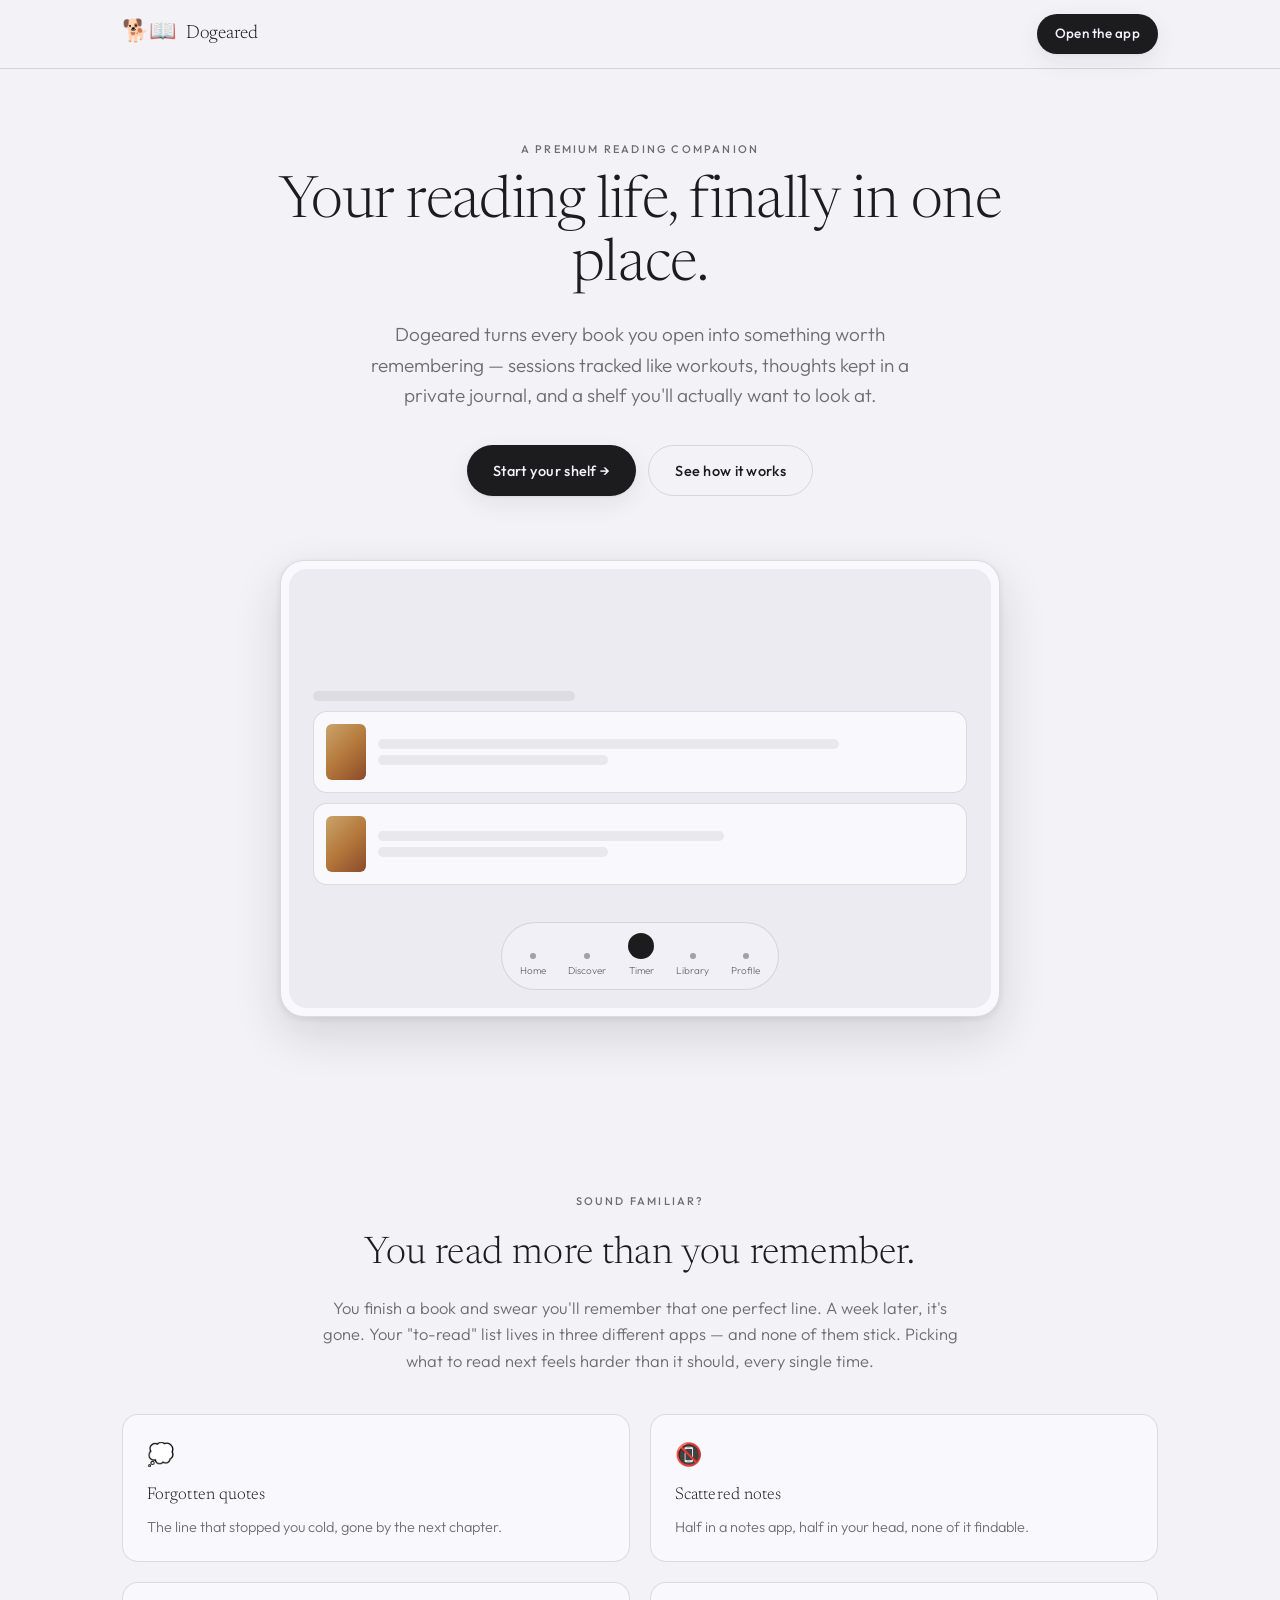
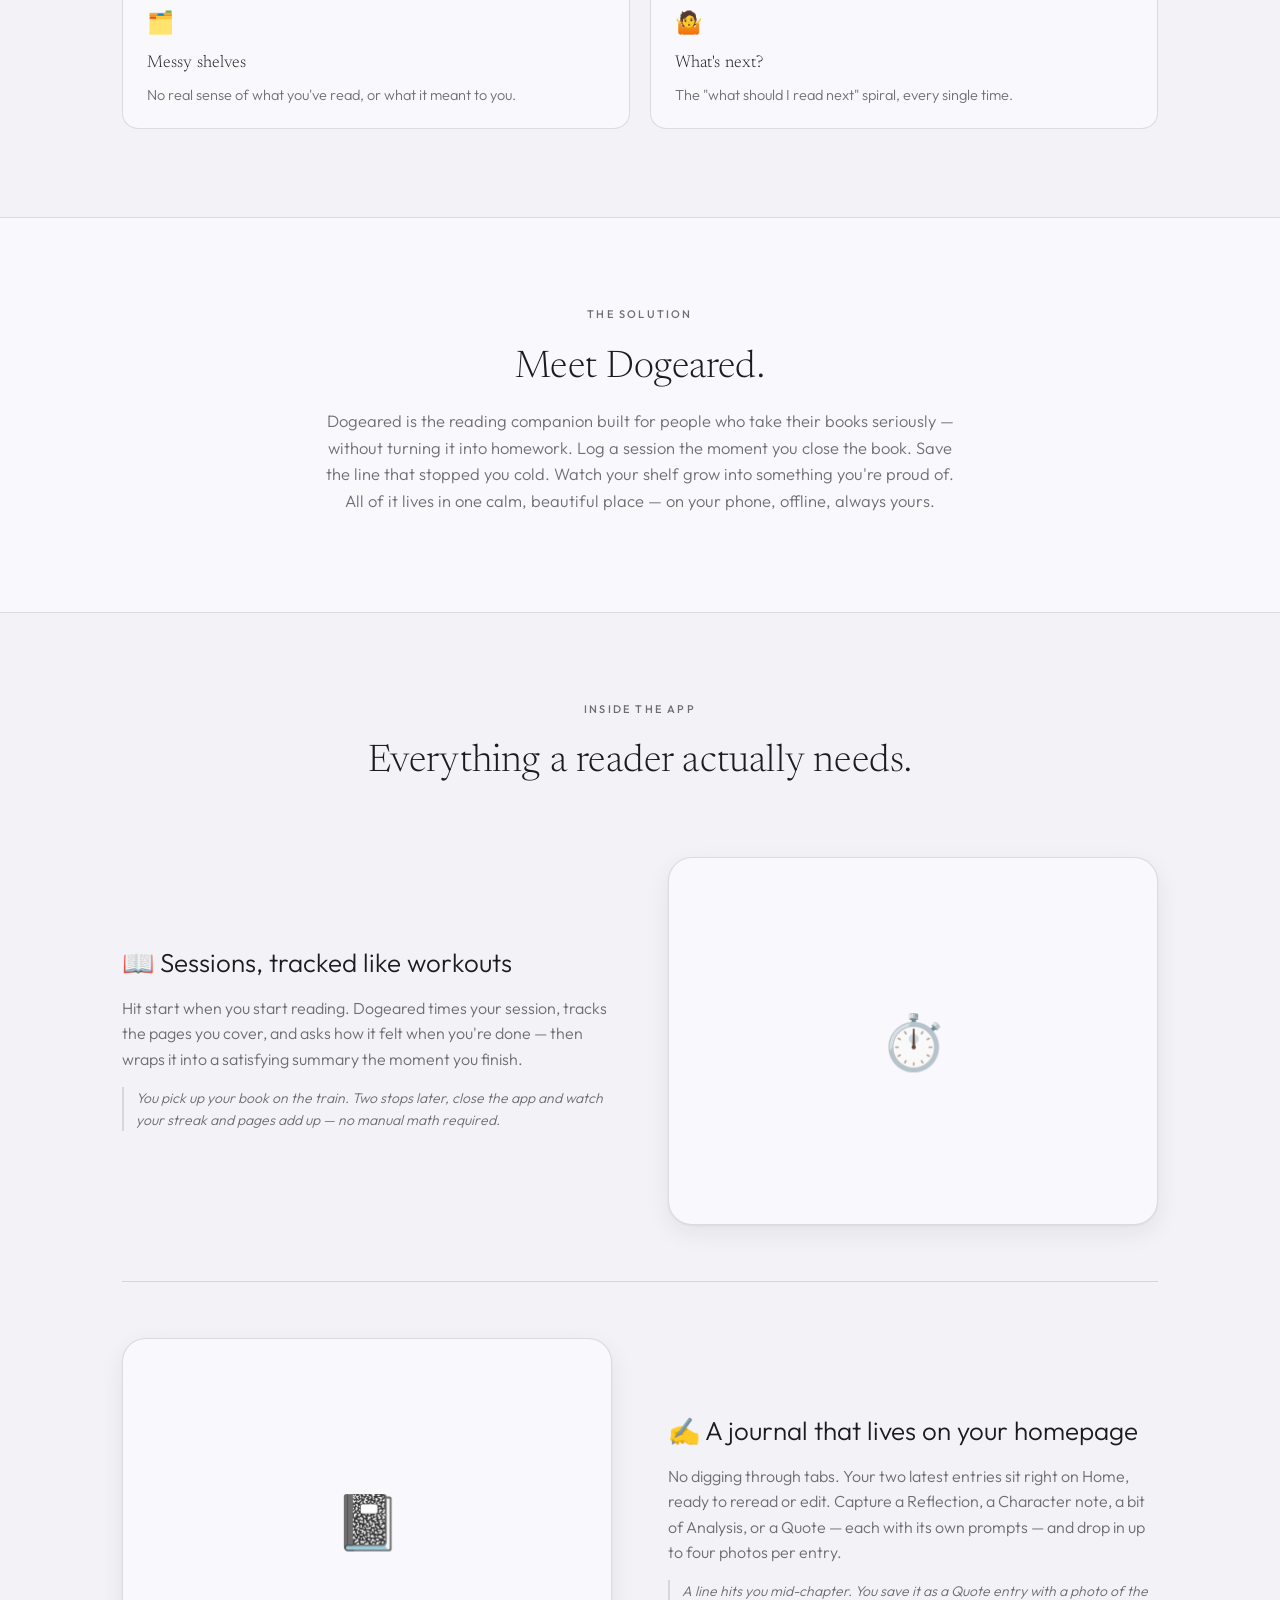
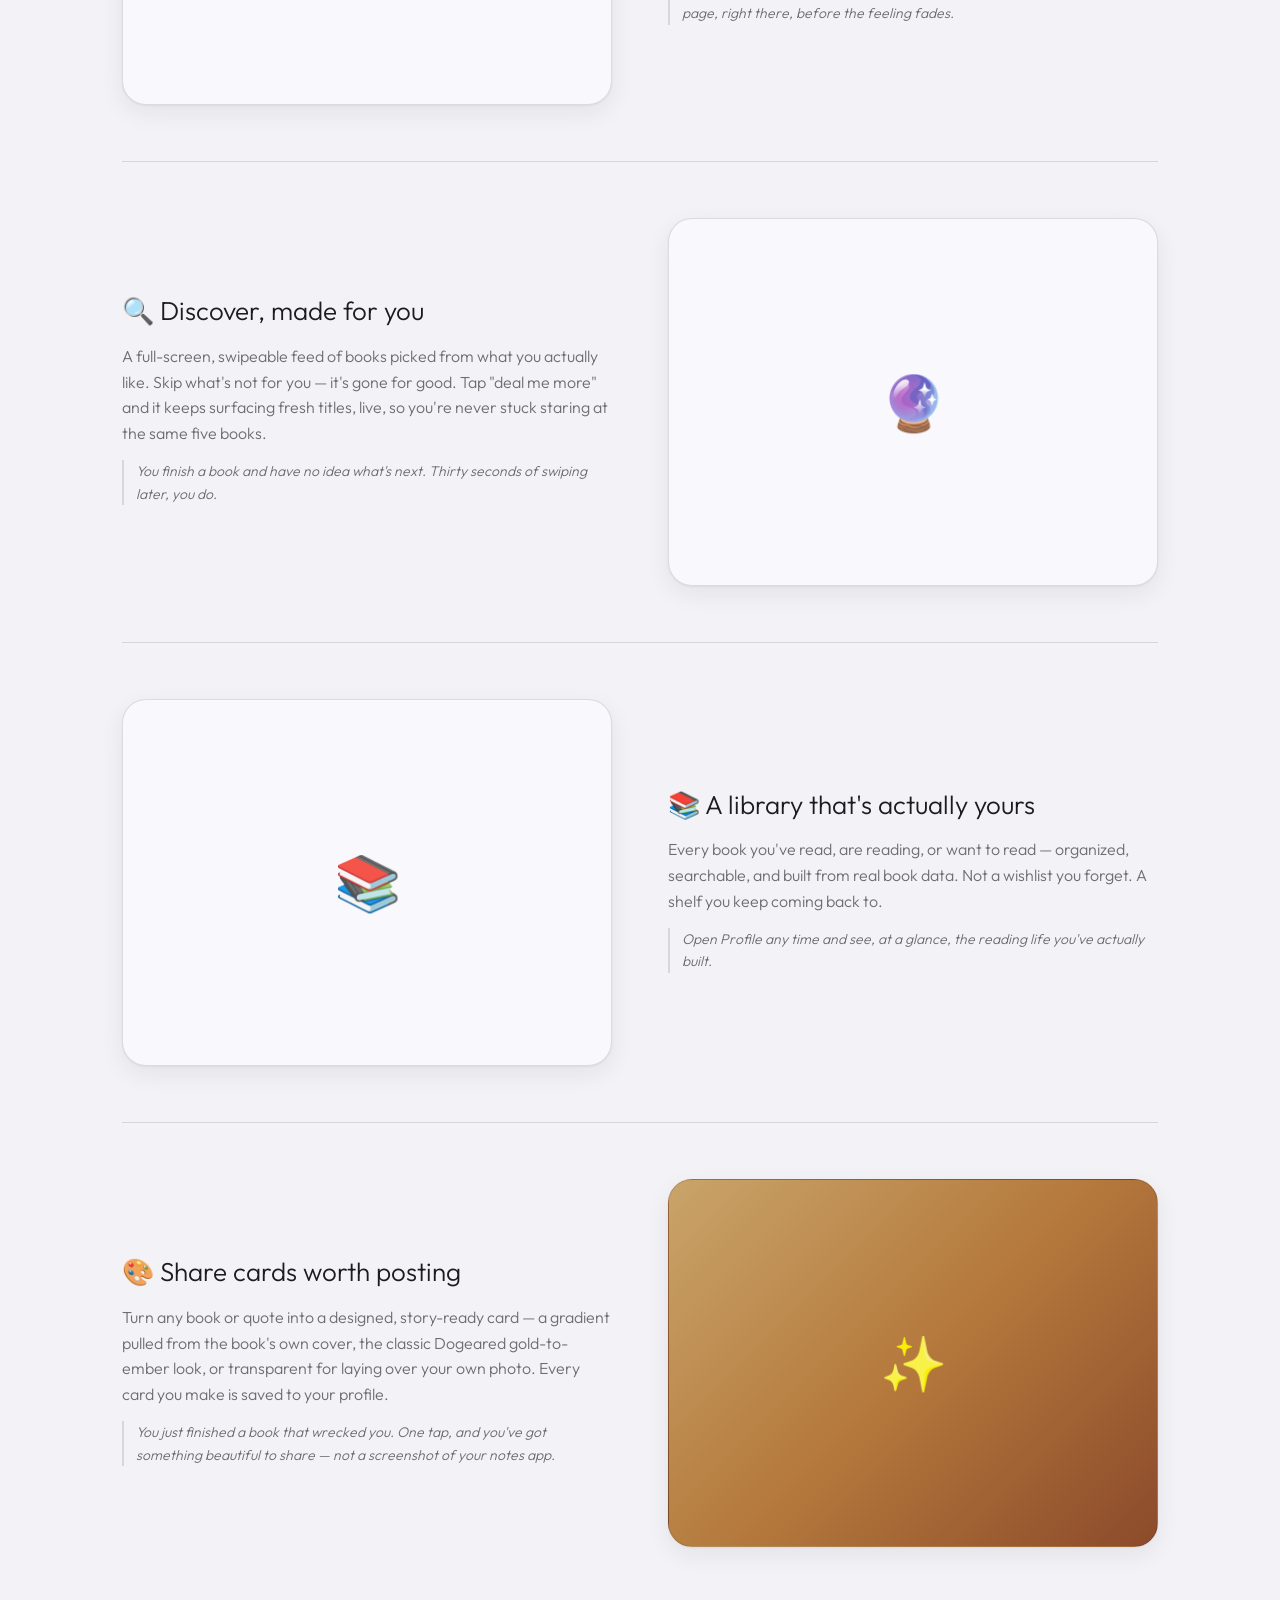
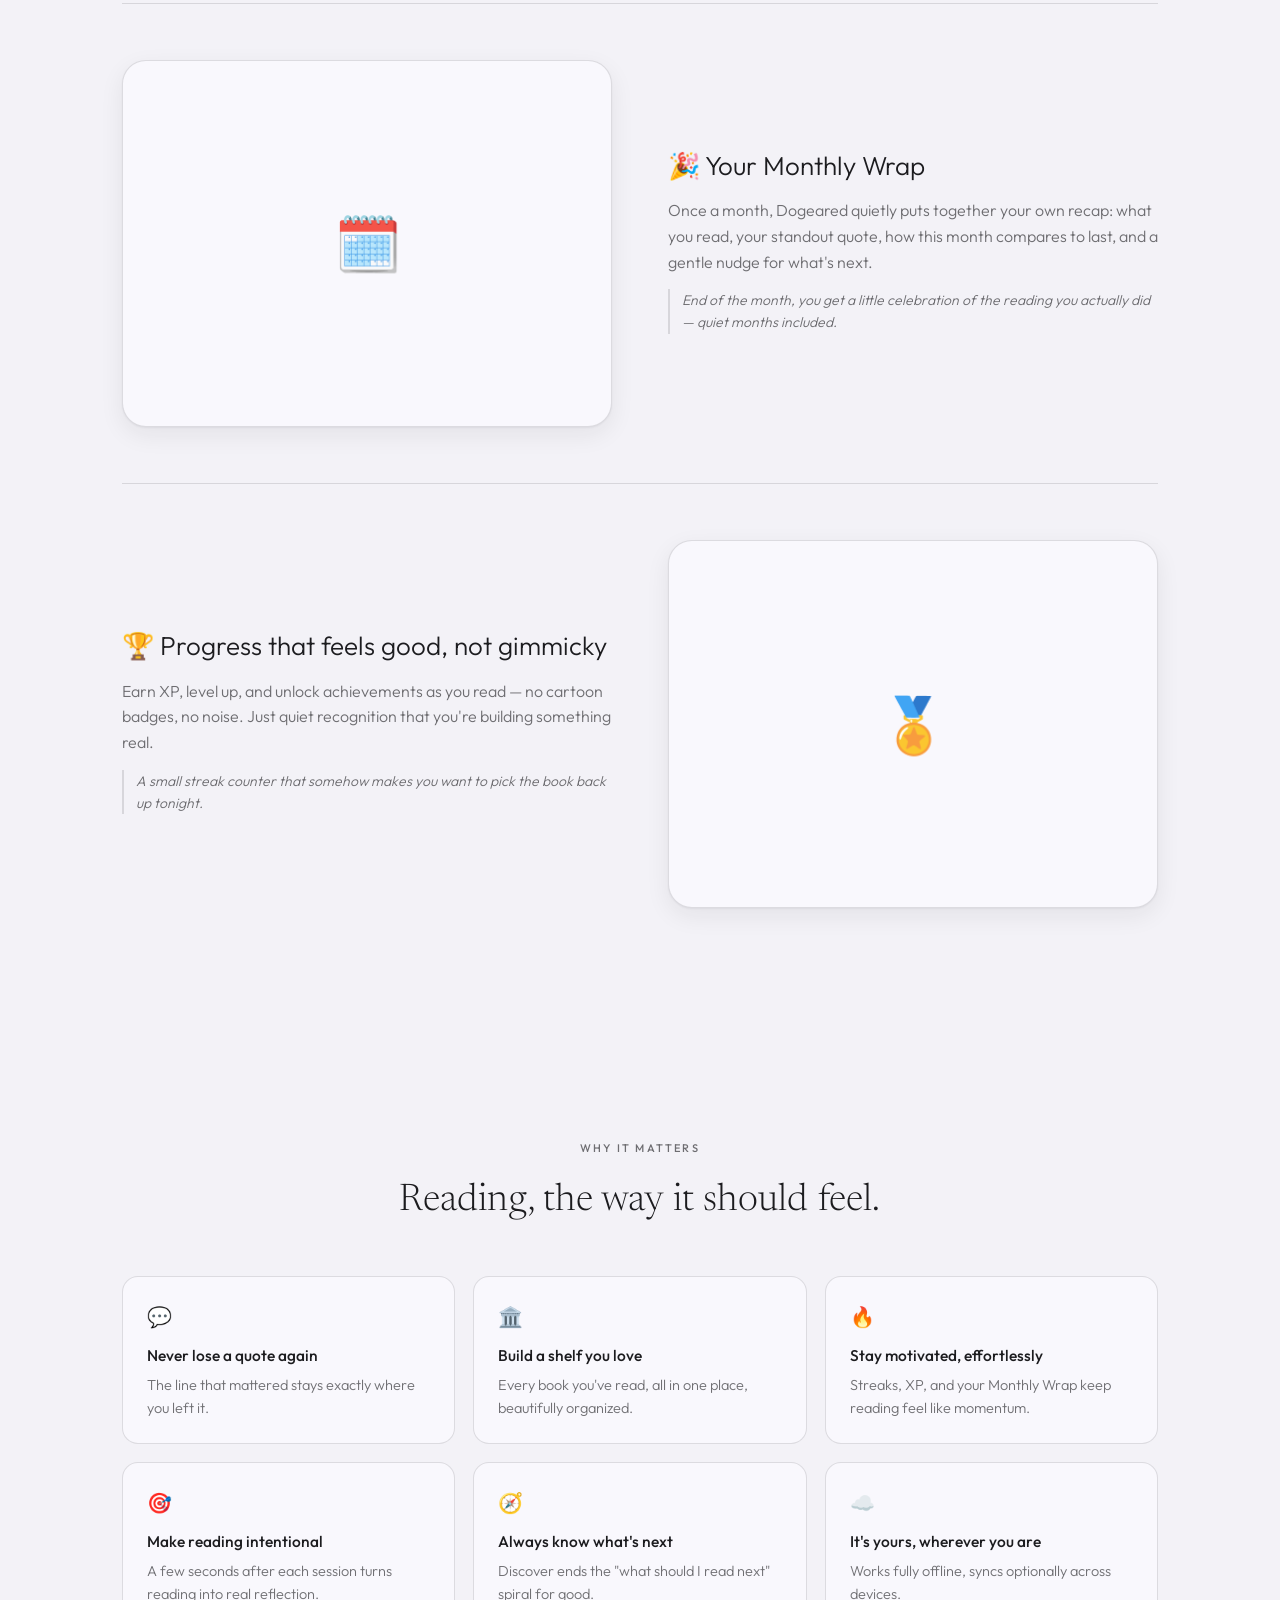
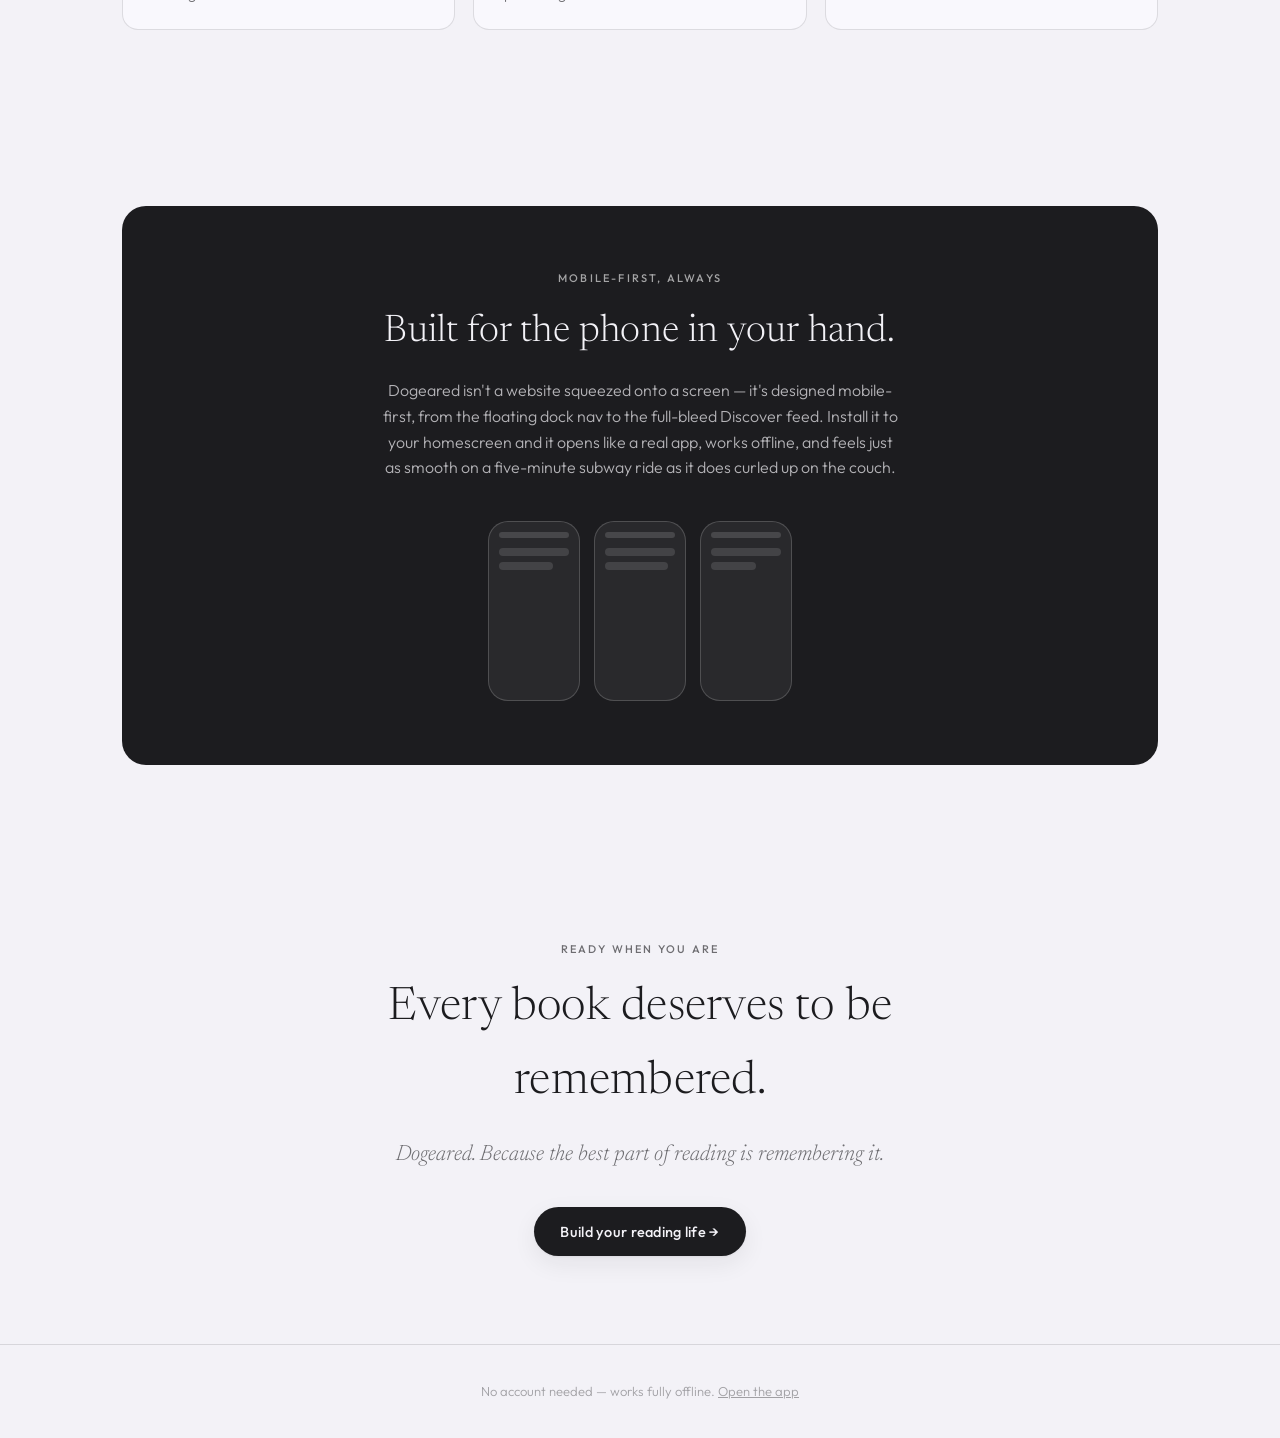
==== landing.html @ d15a3394 "Add files via upload" ====
<!DOCTYPE html>
<html lang="en">
<head>
<meta charset="UTF-8">
<meta name="viewport" content="width=device-width, initial-scale=1, maximum-scale=1">
<title>Dogeared — Build a Reading Life</title>
<meta name="description" content="A premium, social reading companion. Track sessions like workouts, reflect in a private journal, discover books made for you, and turn reading into a ritual.">
<meta name="theme-color" content="#F3F2F7">
<link rel="icon" type="image/png" href="icons/favicon.png">

<link rel="preconnect" href="https://fonts.googleapis.com">
<link rel="preconnect" href="https://fonts.gstatic.com" crossorigin>
<link href="https://fonts.googleapis.com/css2?family=Newsreader:ital,opsz,wght@0,6..72,200;0,6..72,300;0,6..72,400;0,6..72,500;1,6..72,300&family=Outfit:wght@200;300;400;500;600&display=swap" rel="stylesheet">

<style>
:root {
  --bg: #F3F2F7;
  --surface: #F9F8FD;
  --surface-2: #ECEBF2;
  --ink: #1C1C1F;
  --ink-2: rgba(28, 28, 31, 0.62);
  --ink-3: rgba(28, 28, 31, 0.38);
  --line: rgba(28, 28, 31, 0.13);
  --ochre: #1C1C1F;
  --tint: rgba(28, 28, 31, 0.07);
  --shadow-1: 0 1px 2px rgba(28,28,31,.05), 0 8px 24px rgba(28,28,31,.07);
  --shadow-2: 0 2px 6px rgba(28,28,31,.08), 0 18px 48px rgba(28,28,31,.14);
  --on-accent: #FFFFFF;
  --gold-grad: linear-gradient(135deg, #C9A46A 0%, #B5793C 50%, #8C4A2B 100%);
  --font-d: "Newsreader", Georgia, serif;
  --font-b: "Outfit", -apple-system, "Segoe UI", sans-serif;
  --r-lg: 24px;
  --r-md: 16px;
  --ease: cubic-bezier(0.22, 1, 0.36, 1);
}
@media (prefers-color-scheme: dark) {
  :root {
    --bg: #141414; --surface: #1E1E1E; --surface-2: #262626;
    --ink: #F2F2F2; --ink-2: rgba(242,242,242,.62); --ink-3: rgba(242,242,242,.36);
    --line: rgba(242,242,242,.12); --ochre: #F2F2F2; --tint: rgba(242,242,242,.09);
    --shadow-1: 0 1px 2px rgba(0,0,0,.3), 0 8px 24px rgba(0,0,0,.35);
    --shadow-2: 0 2px 6px rgba(0,0,0,.4), 0 18px 48px rgba(0,0,0,.5);
    --on-accent: #141414;
  }
}
* { box-sizing: border-box; -webkit-tap-highlight-color: transparent; }
html { scroll-behavior: smooth; -webkit-text-size-adjust: 100%; }
body {
  margin: 0; background: var(--bg); color: var(--ink);
  font-family: var(--font-b); font-weight: 300; font-size: 16px; line-height: 1.6;
  overflow-x: hidden;
}
h1, h2, h3, .serif { font-family: var(--font-d); font-weight: 300; margin: 0; letter-spacing: 0.005em; }
p { margin: 0.6em 0; }
a { color: inherit; }
img { max-width: 100%; display: block; }

.wrap { max-width: 1080px; margin: 0 auto; padding: 0 22px; }
section { padding: 88px 0; }
@media (max-width: 640px) { section { padding: 64px 0; } }

.eyebrow {
  font-size: 11px; letter-spacing: 0.2em; text-transform: uppercase;
  color: var(--ink-2); font-weight: 500; margin-bottom: 14px;
}

/* ---------- header ---------- */
header {
  position: sticky; top: 0; z-index: 50;
  backdrop-filter: blur(14px); -webkit-backdrop-filter: blur(14px);
  background: color-mix(in srgb, var(--bg) 82%, transparent);
  border-bottom: 1px solid var(--line);
}
.nav { display: flex; align-items: center; justify-content: space-between; padding: 14px 22px; max-width: 1080px; margin: 0 auto; }
.brand { display: flex; align-items: center; gap: 10px; font-family: var(--font-d); font-size: 19px; }
.brand .mark { font-size: 22px; }

/* ---------- buttons ---------- */
.btn {
  display: inline-flex; align-items: center; justify-content: center; gap: 8px;
  padding: 13px 26px; border-radius: 999px;
  background: var(--ink); color: var(--bg);
  font-size: 14.5px; font-weight: 500; letter-spacing: 0.02em;
  text-decoration: none; border: none; cursor: pointer;
  transition: transform .15s var(--ease), opacity .2s;
  box-shadow: var(--shadow-1);
}
.btn:active { transform: scale(0.96); }
.btn.ghost { background: transparent; color: var(--ink); border: 1px solid var(--line); box-shadow: none; }
.btn.sm { padding: 9px 18px; font-size: 13.5px; }

/* ---------- hero ---------- */
.hero { padding-top: 72px; text-align: center; }
.hero h1 {
  font-size: clamp(34px, 7vw, 58px); line-height: 1.08; letter-spacing: -0.01em;
  max-width: 820px; margin: 0 auto;
}
.hero .sub {
  max-width: 560px; margin: 22px auto 0; color: var(--ink-2);
  font-size: clamp(16px, 2.4vw, 19px); font-weight: 300;
}
.hero-ctas { display: flex; gap: 12px; justify-content: center; margin-top: 34px; flex-wrap: wrap; }
.hero-visual {
  margin: 64px auto 0; max-width: 720px; border-radius: var(--r-lg);
  border: 1px solid var(--line); box-shadow: var(--shadow-2);
  background: var(--surface); padding: 8px; overflow: hidden;
}
.hero-visual .frame {
  border-radius: 18px; overflow: hidden; background: var(--surface-2);
  aspect-ratio: 16/10; display: flex; align-items: center; justify-content: center;
  position: relative;
}
.mock-dock {
  position: absolute; bottom: 18px; left: 50%; transform: translateX(-50%);
  display: flex; gap: 22px; align-items: flex-end; background: color-mix(in srgb, var(--bg) 75%, transparent);
  backdrop-filter: blur(10px); padding: 10px 18px; border-radius: 999px; border: 1px solid var(--line);
  font-size: 10px; color: var(--ink-2);
}
.mock-dock span { display: flex; flex-direction: column; align-items: center; gap: 4px; }
.mock-dock .dot { width: 6px; height: 6px; border-radius: 50%; background: var(--ink-3); }
.mock-dock .timer .dot { width: 26px; height: 26px; background: var(--ochre); }
.mock-card-stack { display: flex; flex-direction: column; gap: 10px; padding: 24px; width: 100%; }
.mock-line { height: 10px; border-radius: 6px; background: var(--tint); }
.mock-line.w60 { width: 60%; } .mock-line.w40 { width: 40%; } .mock-line.w80 { width: 80%; }
.mock-book { display: flex; gap: 12px; align-items: center; padding: 12px; background: var(--surface); border: 1px solid var(--line); border-radius: 14px; }
.mock-cover { width: 40px; height: 56px; border-radius: 6px; background: var(--gold-grad); flex-shrink: 0; }

/* ---------- problem ---------- */
.problem { }
.problem-grid { display: grid; grid-template-columns: repeat(2, 1fr); gap: 20px; margin-top: 40px; }
@media (max-width: 640px) { .problem-grid { grid-template-columns: 1fr; } }
.problem-item {
  background: var(--surface); border: 1px solid var(--line); border-radius: var(--r-md);
  padding: 22px 24px;
}
.problem-item .glyph { font-size: 22px; margin-bottom: 10px; display: block; }
.problem-item h3 { font-size: 17px; margin-bottom: 6px; }
.problem-item p { color: var(--ink-2); font-size: 14.5px; margin: 0; }

.center-copy { max-width: 640px; margin: 0 auto; text-align: center; }
.center-copy h2 { font-size: clamp(26px, 4.5vw, 38px); }
.center-copy p { color: var(--ink-2); font-size: 16.5px; }

/* ---------- solution ---------- */
.solution { background: var(--surface); border-top: 1px solid var(--line); border-bottom: 1px solid var(--line); }

/* ---------- features ---------- */
.feature-row {
  display: grid; grid-template-columns: 1fr 1fr; gap: 56px; align-items: center;
  padding: 56px 0; border-bottom: 1px solid var(--line);
}
.feature-row:last-child { border-bottom: none; }
.feature-row.rev { direction: rtl; }
.feature-row.rev > * { direction: ltr; }
@media (max-width: 780px) {
  .feature-row, .feature-row.rev { grid-template-columns: 1fr; direction: ltr; gap: 22px; padding: 40px 0; }
}
.feature-visual {
  aspect-ratio: 4/3; border-radius: var(--r-lg); background: var(--surface);
  border: 1px solid var(--line); box-shadow: var(--shadow-1);
  display: flex; align-items: center; justify-content: center; overflow: hidden;
  position: relative;
}
.feature-visual .glyph-big { font-size: 54px; opacity: 0.9; }
.feature-visual.grad { background: var(--gold-grad); }
.feature-visual.grad .glyph-big { filter: grayscale(0) brightness(1.4); }
.feature-title { font-size: clamp(21px, 3vw, 26px); margin-bottom: 12px; }
.feature-body { color: var(--ink-2); font-size: 16px; margin-bottom: 10px; }
.feature-usecase {
  font-size: 14px; color: var(--ink-2); font-style: italic;
  border-left: 2px solid var(--line); padding-left: 12px; margin-top: 14px;
}

/* ---------- benefits ---------- */
.benefits-grid { display: grid; grid-template-columns: repeat(3, 1fr); gap: 18px; margin-top: 44px; }
@media (max-width: 900px) { .benefits-grid { grid-template-columns: repeat(2, 1fr); } }
@media (max-width: 560px) { .benefits-grid { grid-template-columns: 1fr; } }
.benefit-card {
  padding: 24px; border-radius: var(--r-md); background: var(--surface);
  border: 1px solid var(--line); text-align: left;
}
.benefit-card .glyph { font-size: 20px; margin-bottom: 10px; display: block; }
.benefit-card p { font-size: 14.5px; color: var(--ink-2); margin: 4px 0 0; }
.benefit-card strong { font-size: 15.5px; font-weight: 500; }

/* ---------- mobile section ---------- */
.mobile-section {
  background: var(--ink); color: var(--bg);
  border-radius: var(--r-lg); margin: 0 22px; padding: 64px 32px;
  text-align: center;
}
@media (min-width: 1080px) { .mobile-section { margin: 0 auto; max-width: 1036px; } }
.mobile-section h2 { color: var(--bg); font-size: clamp(26px, 4.5vw, 38px); }
.mobile-section p { color: color-mix(in srgb, var(--bg) 70%, transparent); max-width: 520px; margin: 16px auto 0; }
.phone-strip { display: flex; justify-content: center; gap: 14px; margin-top: 40px; flex-wrap: wrap; }
.phone {
  width: 92px; height: 180px; border-radius: 20px; border: 1px solid rgba(255,255,255,.18);
  background: rgba(255,255,255,.06); position: relative; overflow: hidden;
}
.phone::after { content: ""; position: absolute; inset: 10px 10px auto 10px; height: 6px; border-radius: 4px; background: rgba(255,255,255,.14); }
.phone .b { position: absolute; left: 10px; right: 10px; height: 8px; border-radius: 4px; background: rgba(255,255,255,.12); }

/* ---------- closing ---------- */
.closing { text-align: center; }
.closing h2 { font-size: clamp(30px, 6vw, 46px); max-width: 700px; margin: 0 auto; }
.closing .tagline { font-family: var(--font-d); font-style: italic; font-size: clamp(18px, 3vw, 22px); color: var(--ink-2); margin-top: 18px; }

footer {
  border-top: 1px solid var(--line); padding: 36px 22px; text-align: center;
  color: var(--ink-3); font-size: 13px;
}
footer a { text-decoration: underline; }
</style>
</head>
<body>

<header>
  <div class="nav">
    <div class="brand"><span class="mark">🐕📖</span> Dogeared</div>
    <a class="btn sm" href="index.html">Open the app</a>
  </div>
</header>

<section class="hero">
  <div class="wrap">
    <div class="eyebrow">A premium reading companion</div>
    <h1>Your reading life, finally in one place.</h1>
    <p class="sub">Dogeared turns every book you open into something worth remembering — sessions tracked like workouts, thoughts kept in a private journal, and a shelf you'll actually want to look at.</p>
    <div class="hero-ctas">
      <a class="btn" href="index.html">Start your shelf →</a>
      <a class="btn ghost" href="#solution">See how it works</a>
    </div>

    <div class="hero-visual">
      <div class="frame">
        <div class="mock-card-stack">
          <div class="mock-line w40"></div>
          <div class="mock-book"><div class="mock-cover"></div><div style="flex:1"><div class="mock-line w80"></div><div class="mock-line w40" style="margin-top:6px"></div></div></div>
          <div class="mock-book"><div class="mock-cover"></div><div style="flex:1"><div class="mock-line w60"></div><div class="mock-line w40" style="margin-top:6px"></div></div></div>
        </div>
        <div class="mock-dock">
          <span><span class="dot"></span>Home</span>
          <span><span class="dot"></span>Discover</span>
          <span class="timer"><span class="dot"></span>Timer</span>
          <span><span class="dot"></span>Library</span>
          <span><span class="dot"></span>Profile</span>
        </div>
      </div>
    </div>
  </div>
</section>

<section class="problem">
  <div class="wrap">
    <div class="center-copy">
      <div class="eyebrow">Sound familiar?</div>
      <h2>You read more than you remember.</h2>
      <p>You finish a book and swear you'll remember that one perfect line. A week later, it's gone. Your "to-read" list lives in three different apps — and none of them stick. Picking what to read next feels harder than it should, every single time.</p>
    </div>
    <div class="problem-grid">
      <div class="problem-item"><span class="glyph">💭</span><h3>Forgotten quotes</h3><p>The line that stopped you cold, gone by the next chapter.</p></div>
      <div class="problem-item"><span class="glyph">📵</span><h3>Scattered notes</h3><p>Half in a notes app, half in your head, none of it findable.</p></div>
      <div class="problem-item"><span class="glyph">🗂️</span><h3>Messy shelves</h3><p>No real sense of what you've read, or what it meant to you.</p></div>
      <div class="problem-item"><span class="glyph">🤷</span><h3>What's next?</h3><p>The "what should I read next" spiral, every single time.</p></div>
    </div>
  </div>
</section>

<section class="solution" id="solution">
  <div class="wrap">
    <div class="center-copy">
      <div class="eyebrow">The solution</div>
      <h2>Meet Dogeared.</h2>
      <p>Dogeared is the reading companion built for people who take their books seriously — without turning it into homework. Log a session the moment you close the book. Save the line that stopped you cold. Watch your shelf grow into something you're proud of. All of it lives in one calm, beautiful place — on your phone, offline, always yours.</p>
    </div>
  </div>
</section>

<section class="features">
  <div class="wrap">
    <div class="center-copy" style="margin-bottom: 8px;">
      <div class="eyebrow">Inside the app</div>
      <h2>Everything a reader actually needs.</h2>
    </div>

    <div class="feature-row">
      <div>
        <div class="feature-title">📖 Sessions, tracked like workouts</div>
        <p class="feature-body">Hit start when you start reading. Dogeared times your session, tracks the pages you cover, and asks how it felt when you're done — then wraps it into a satisfying summary the moment you finish.</p>
        <p class="feature-usecase">You pick up your book on the train. Two stops later, close the app and watch your streak and pages add up — no manual math required.</p>
      </div>
      <div class="feature-visual"><span class="glyph-big">⏱️</span></div>
    </div>

    <div class="feature-row rev">
      <div>
        <div class="feature-title">✍️ A journal that lives on your homepage</div>
        <p class="feature-body">No digging through tabs. Your two latest entries sit right on Home, ready to reread or edit. Capture a Reflection, a Character note, a bit of Analysis, or a Quote — each with its own prompts — and drop in up to four photos per entry.</p>
        <p class="feature-usecase">A line hits you mid-chapter. You save it as a Quote entry with a photo of the page, right there, before the feeling fades.</p>
      </div>
      <div class="feature-visual"><span class="glyph-big">📓</span></div>
    </div>

    <div class="feature-row">
      <div>
        <div class="feature-title">🔍 Discover, made for you</div>
        <p class="feature-body">A full-screen, swipeable feed of books picked from what you actually like. Skip what's not for you — it's gone for good. Tap "deal me more" and it keeps surfacing fresh titles, live, so you're never stuck staring at the same five books.</p>
        <p class="feature-usecase">You finish a book and have no idea what's next. Thirty seconds of swiping later, you do.</p>
      </div>
      <div class="feature-visual"><span class="glyph-big">🔮</span></div>
    </div>

    <div class="feature-row rev">
      <div>
        <div class="feature-title">📚 A library that's actually yours</div>
        <p class="feature-body">Every book you've read, are reading, or want to read — organized, searchable, and built from real book data. Not a wishlist you forget. A shelf you keep coming back to.</p>
        <p class="feature-usecase">Open Profile any time and see, at a glance, the reading life you've actually built.</p>
      </div>
      <div class="feature-visual"><span class="glyph-big">📚</span></div>
    </div>

    <div class="feature-row">
      <div>
        <div class="feature-title">🎨 Share cards worth posting</div>
        <p class="feature-body">Turn any book or quote into a designed, story-ready card — a gradient pulled from the book's own cover, the classic Dogeared gold-to-ember look, or transparent for laying over your own photo. Every card you make is saved to your profile.</p>
        <p class="feature-usecase">You just finished a book that wrecked you. One tap, and you've got something beautiful to share — not a screenshot of your notes app.</p>
      </div>
      <div class="feature-visual grad"><span class="glyph-big">✨</span></div>
    </div>

    <div class="feature-row rev">
      <div>
        <div class="feature-title">🎉 Your Monthly Wrap</div>
        <p class="feature-body">Once a month, Dogeared quietly puts together your own recap: what you read, your standout quote, how this month compares to last, and a gentle nudge for what's next.</p>
        <p class="feature-usecase">End of the month, you get a little celebration of the reading you actually did — quiet months included.</p>
      </div>
      <div class="feature-visual"><span class="glyph-big">🗓️</span></div>
    </div>

    <div class="feature-row">
      <div>
        <div class="feature-title">🏆 Progress that feels good, not gimmicky</div>
        <p class="feature-body">Earn XP, level up, and unlock achievements as you read — no cartoon badges, no noise. Just quiet recognition that you're building something real.</p>
        <p class="feature-usecase">A small streak counter that somehow makes you want to pick the book back up tonight.</p>
      </div>
      <div class="feature-visual"><span class="glyph-big">🏅</span></div>
    </div>
  </div>
</section>

<section class="benefits">
  <div class="wrap">
    <div class="center-copy">
      <div class="eyebrow">Why it matters</div>
      <h2>Reading, the way it should feel.</h2>
    </div>
    <div class="benefits-grid">
      <div class="benefit-card"><span class="glyph">💬</span><strong>Never lose a quote again</strong><p>The line that mattered stays exactly where you left it.</p></div>
      <div class="benefit-card"><span class="glyph">🏛️</span><strong>Build a shelf you love</strong><p>Every book you've read, all in one place, beautifully organized.</p></div>
      <div class="benefit-card"><span class="glyph">🔥</span><strong>Stay motivated, effortlessly</strong><p>Streaks, XP, and your Monthly Wrap keep reading feel like momentum.</p></div>
      <div class="benefit-card"><span class="glyph">🎯</span><strong>Make reading intentional</strong><p>A few seconds after each session turns reading into real reflection.</p></div>
      <div class="benefit-card"><span class="glyph">🧭</span><strong>Always know what's next</strong><p>Discover ends the "what should I read next" spiral for good.</p></div>
      <div class="benefit-card"><span class="glyph">☁️</span><strong>It's yours, wherever you are</strong><p>Works fully offline, syncs optionally across devices.</p></div>
    </div>
  </div>
</section>

<section>
  <div class="wrap">
    <div class="mobile-section">
      <div class="eyebrow" style="color: rgba(255,255,255,.6);">Mobile-first, always</div>
      <h2>Built for the phone in your hand.</h2>
      <p>Dogeared isn't a website squeezed onto a screen — it's designed mobile-first, from the floating dock nav to the full-bleed Discover feed. Install it to your homescreen and it opens like a real app, works offline, and feels just as smooth on a five-minute subway ride as it does curled up on the couch.</p>
      <div class="phone-strip">
        <div class="phone"><div class="b" style="top:26px;"></div><div class="b" style="top:40px; width:60%;"></div></div>
        <div class="phone"><div class="b" style="top:26px;"></div><div class="b" style="top:40px; width:70%;"></div></div>
        <div class="phone"><div class="b" style="top:26px;"></div><div class="b" style="top:40px; width:50%;"></div></div>
      </div>
    </div>
  </div>
</section>

<section class="closing">
  <div class="wrap">
    <div class="eyebrow">Ready when you are</div>
    <h2>Every book deserves to be remembered.</h2>
    <p class="tagline">Dogeared. Because the best part of reading is remembering it.</p>
    <div class="hero-ctas">
      <a class="btn" href="index.html">Build your reading life →</a>
    </div>
  </div>
</section>

<footer>
  No account needed — works fully offline. <a href="index.html">Open the app</a>
</footer>

</body>
</html>
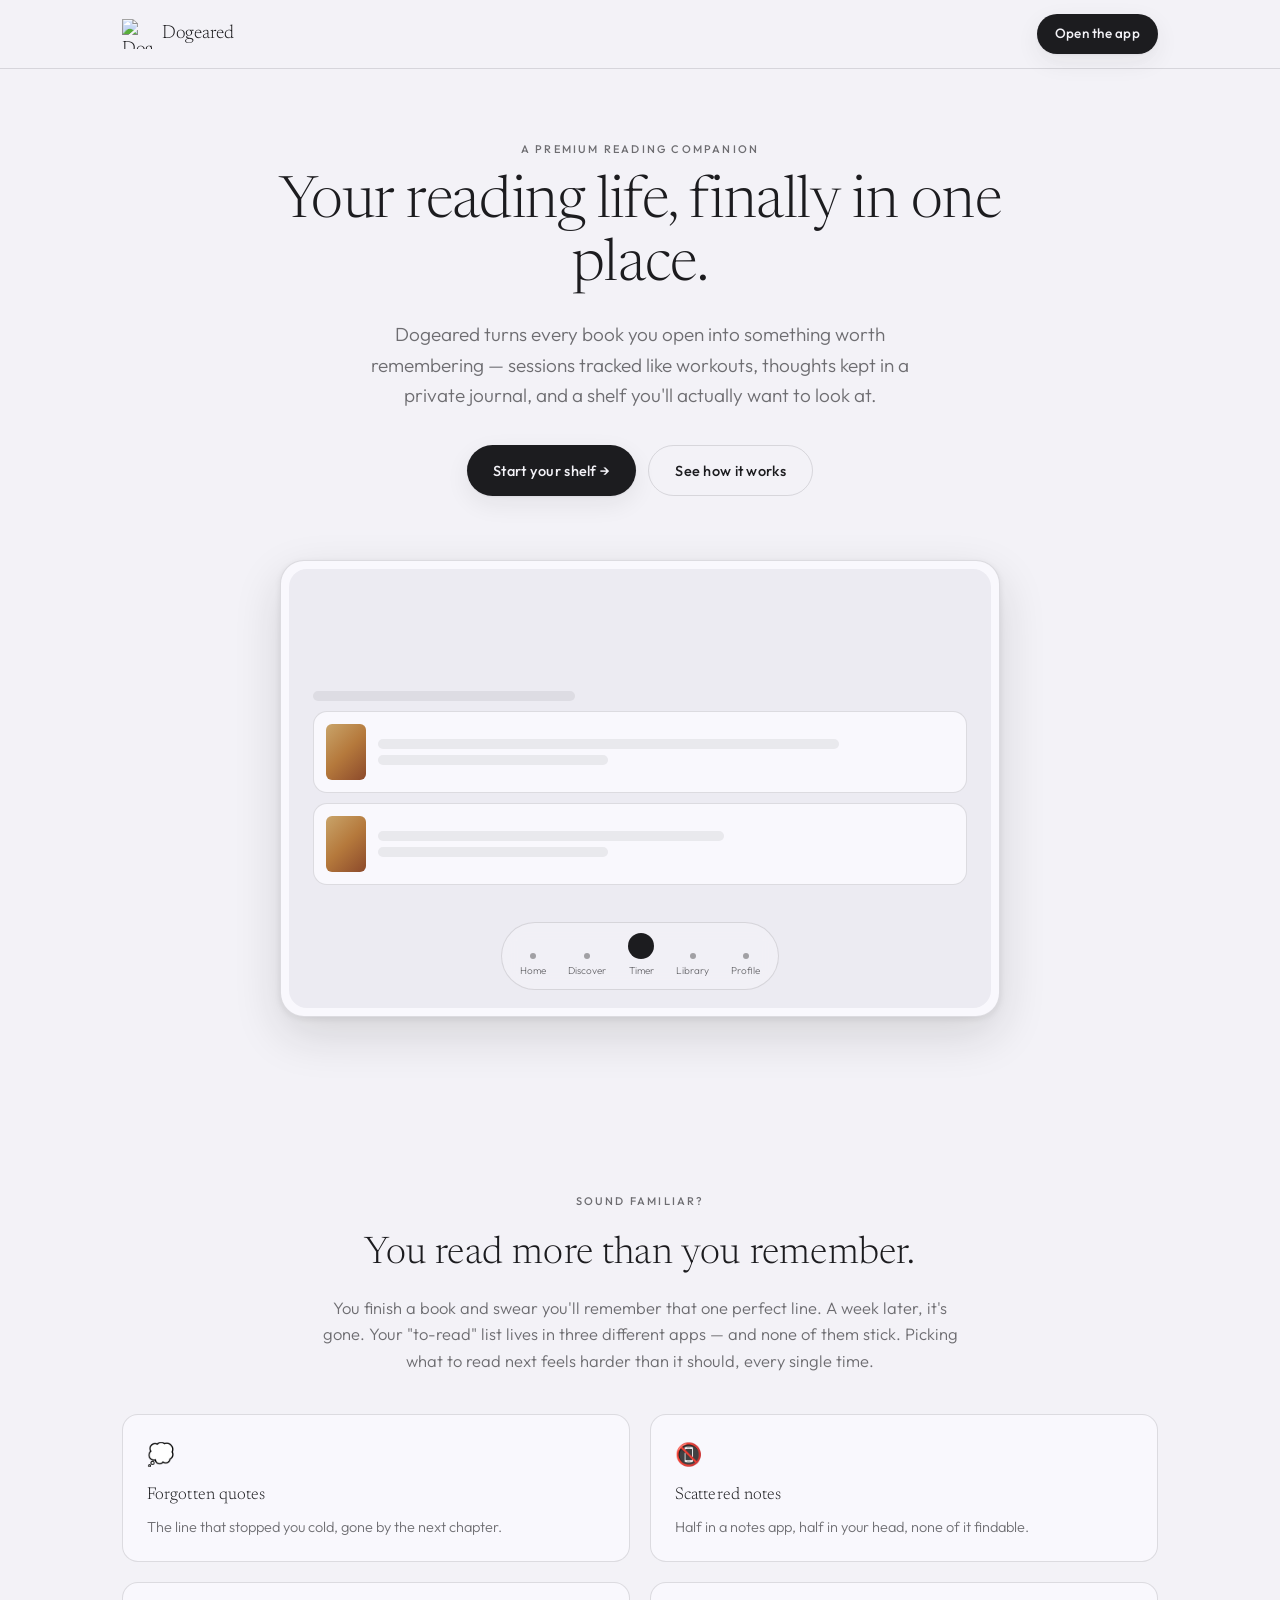
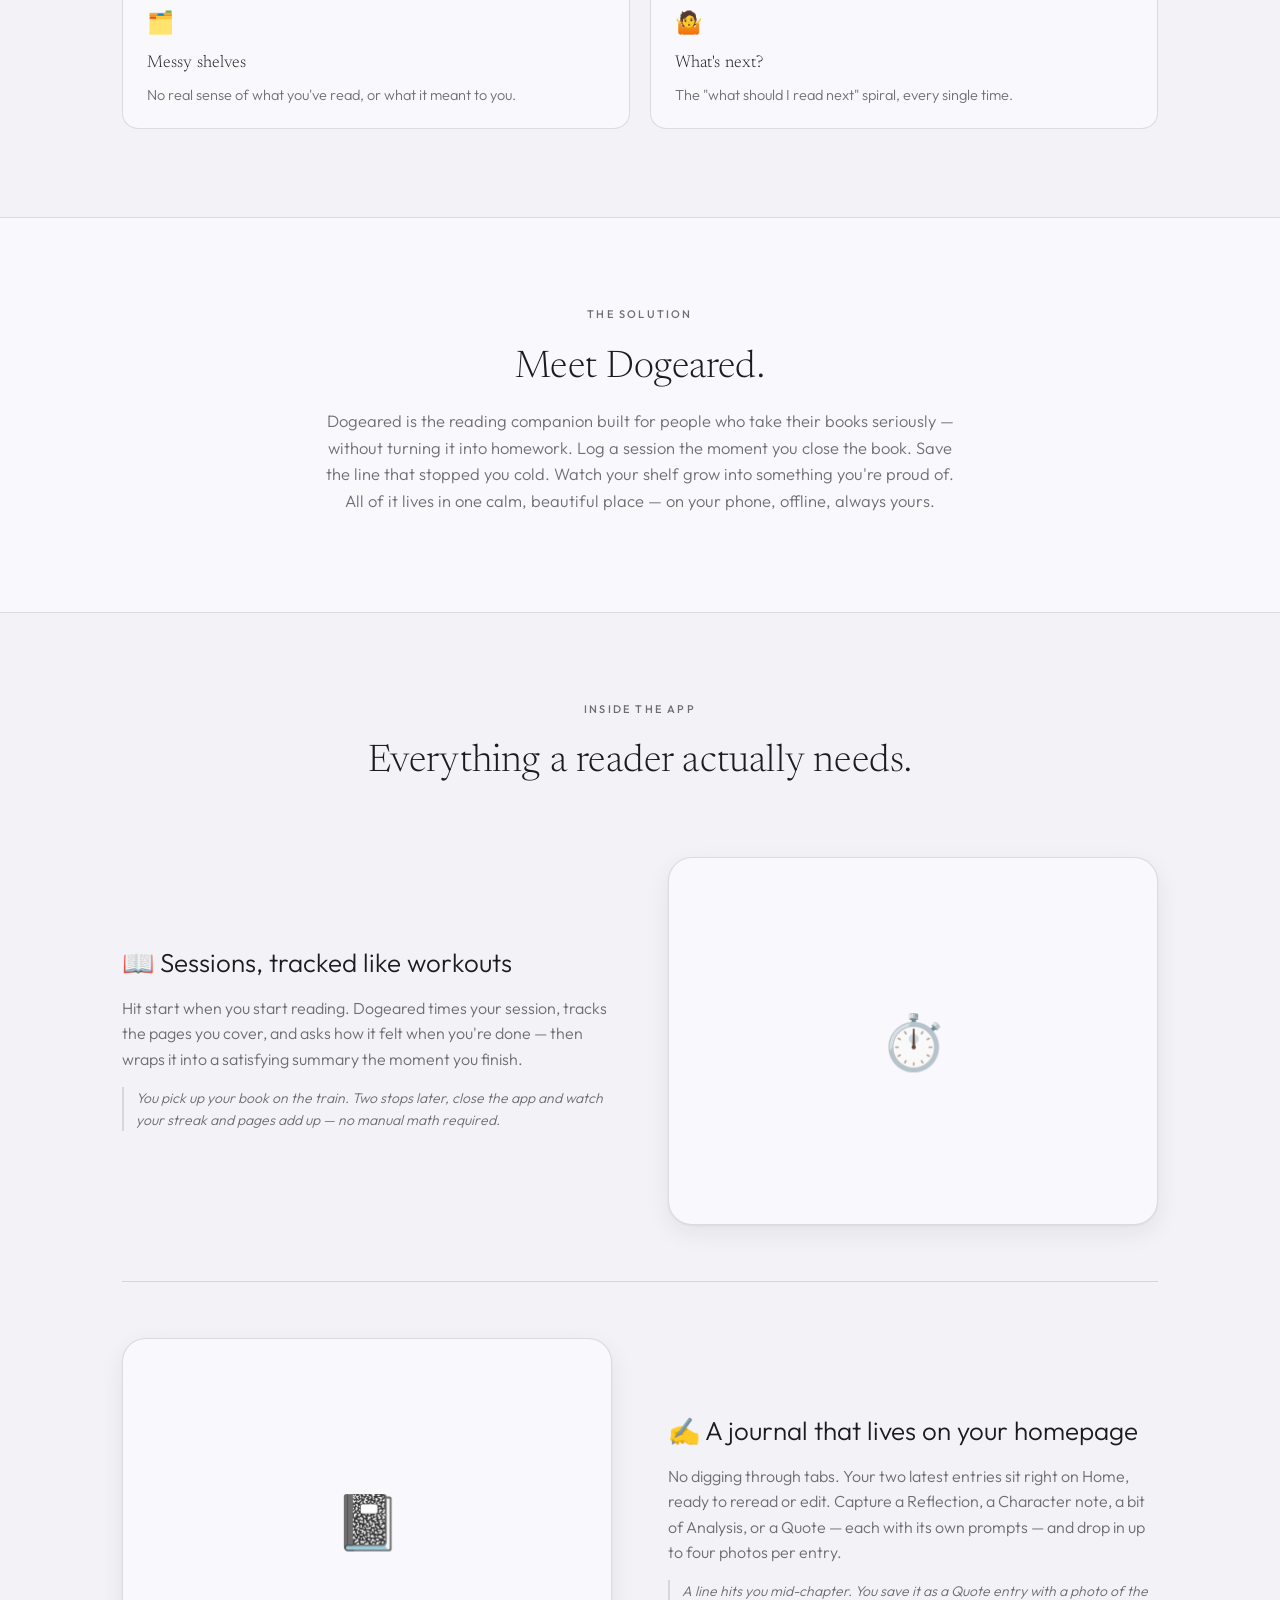
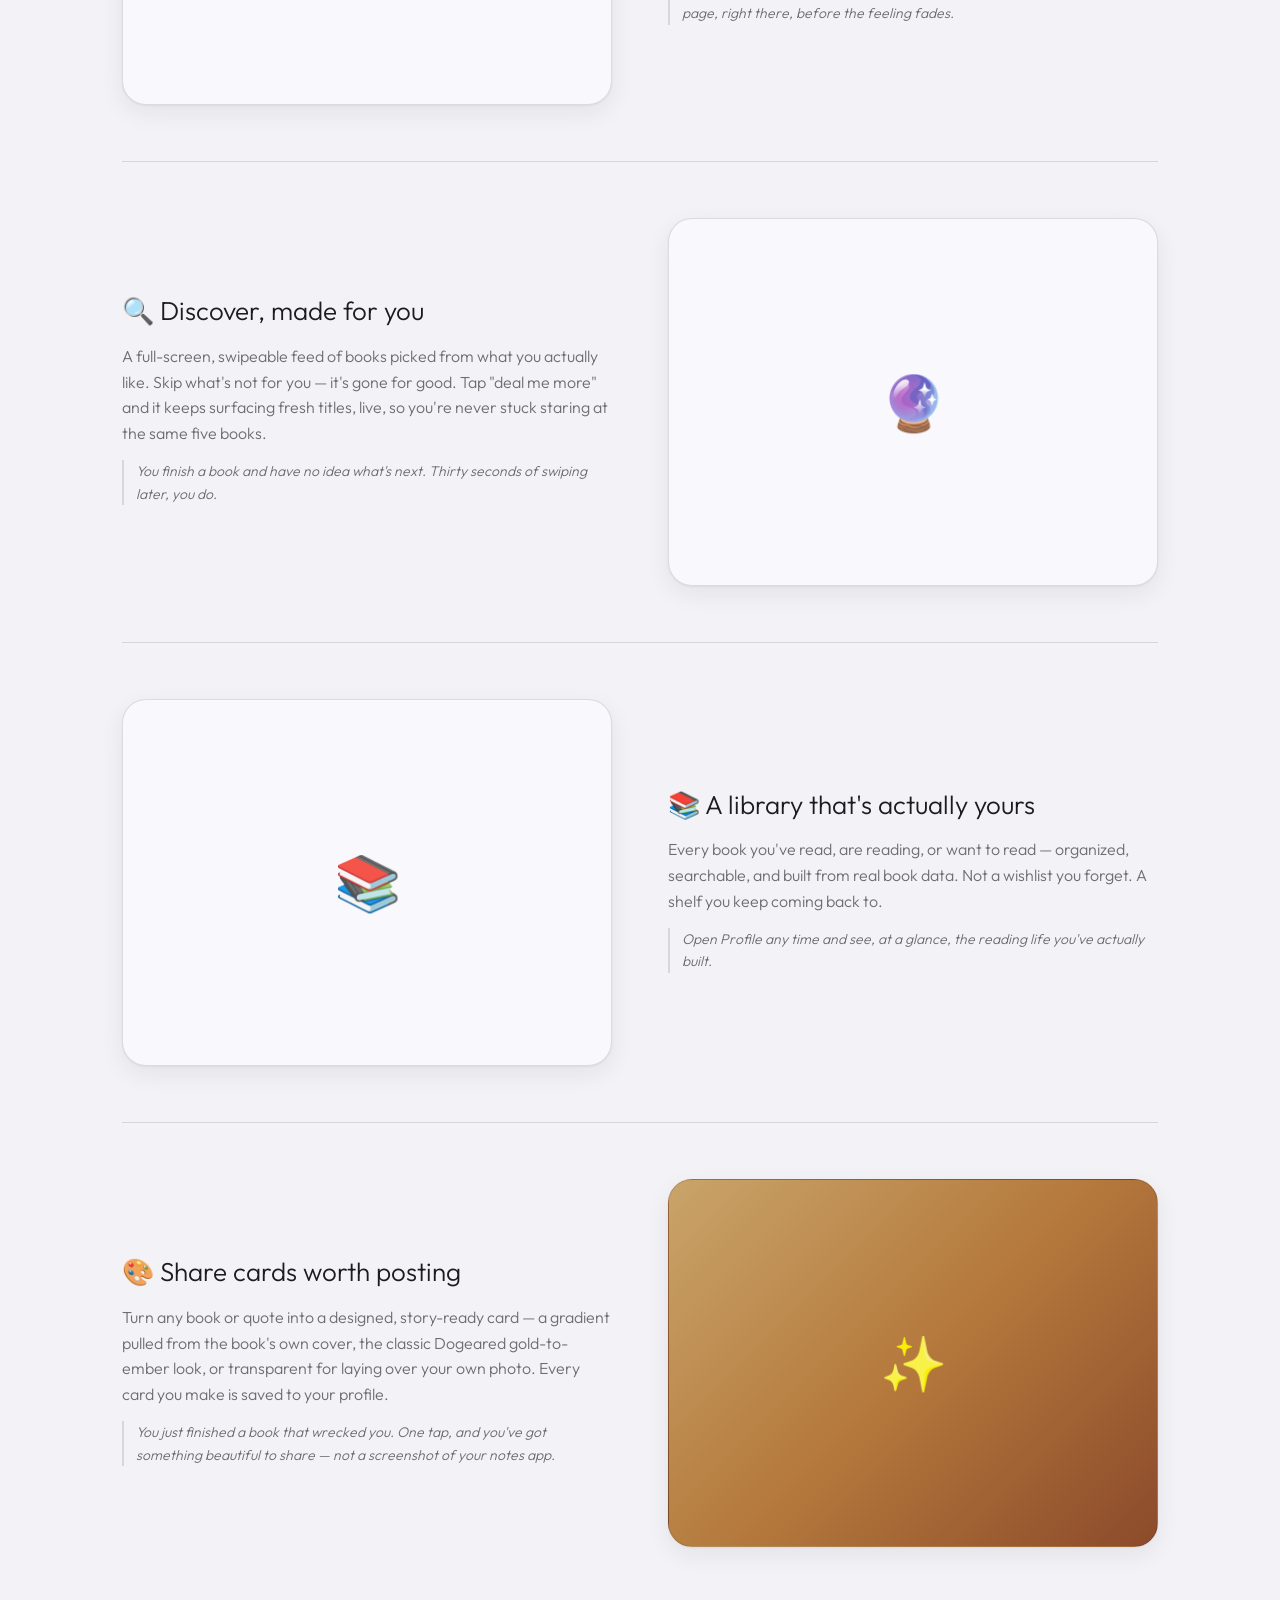
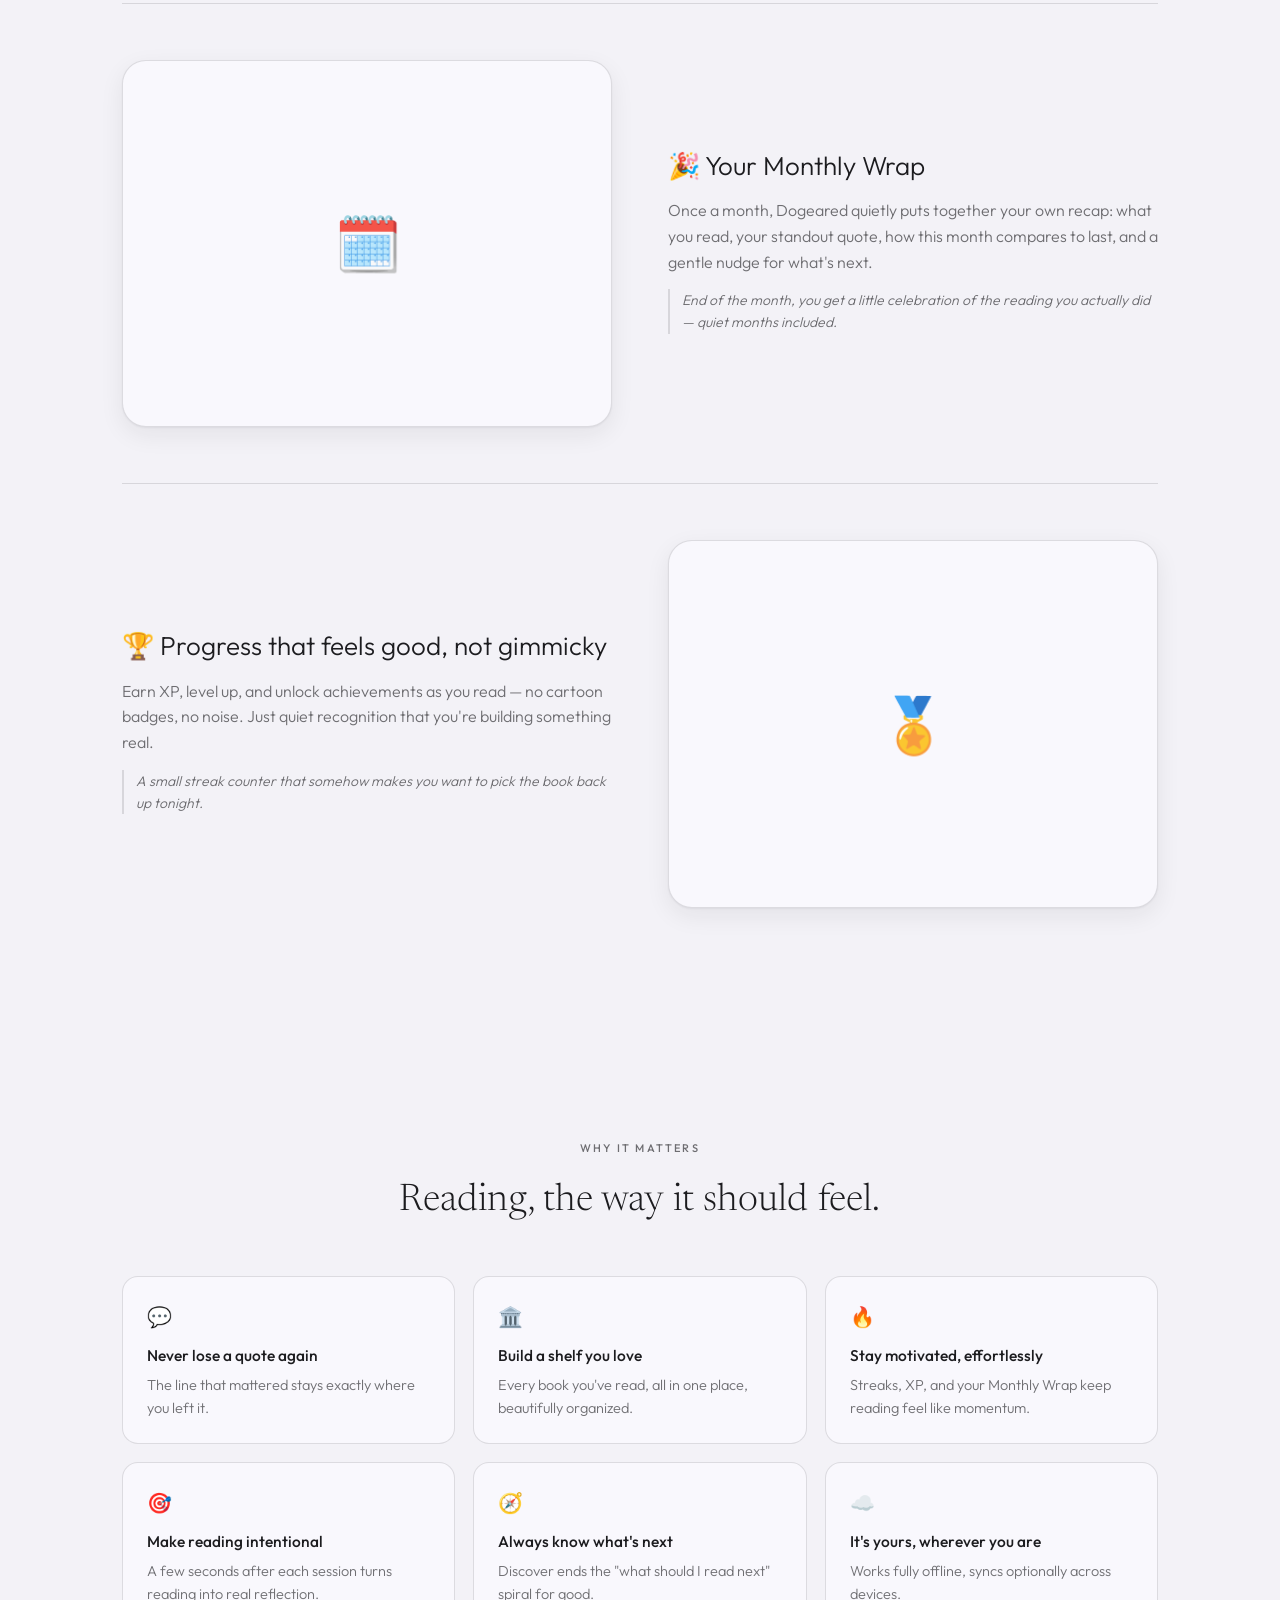
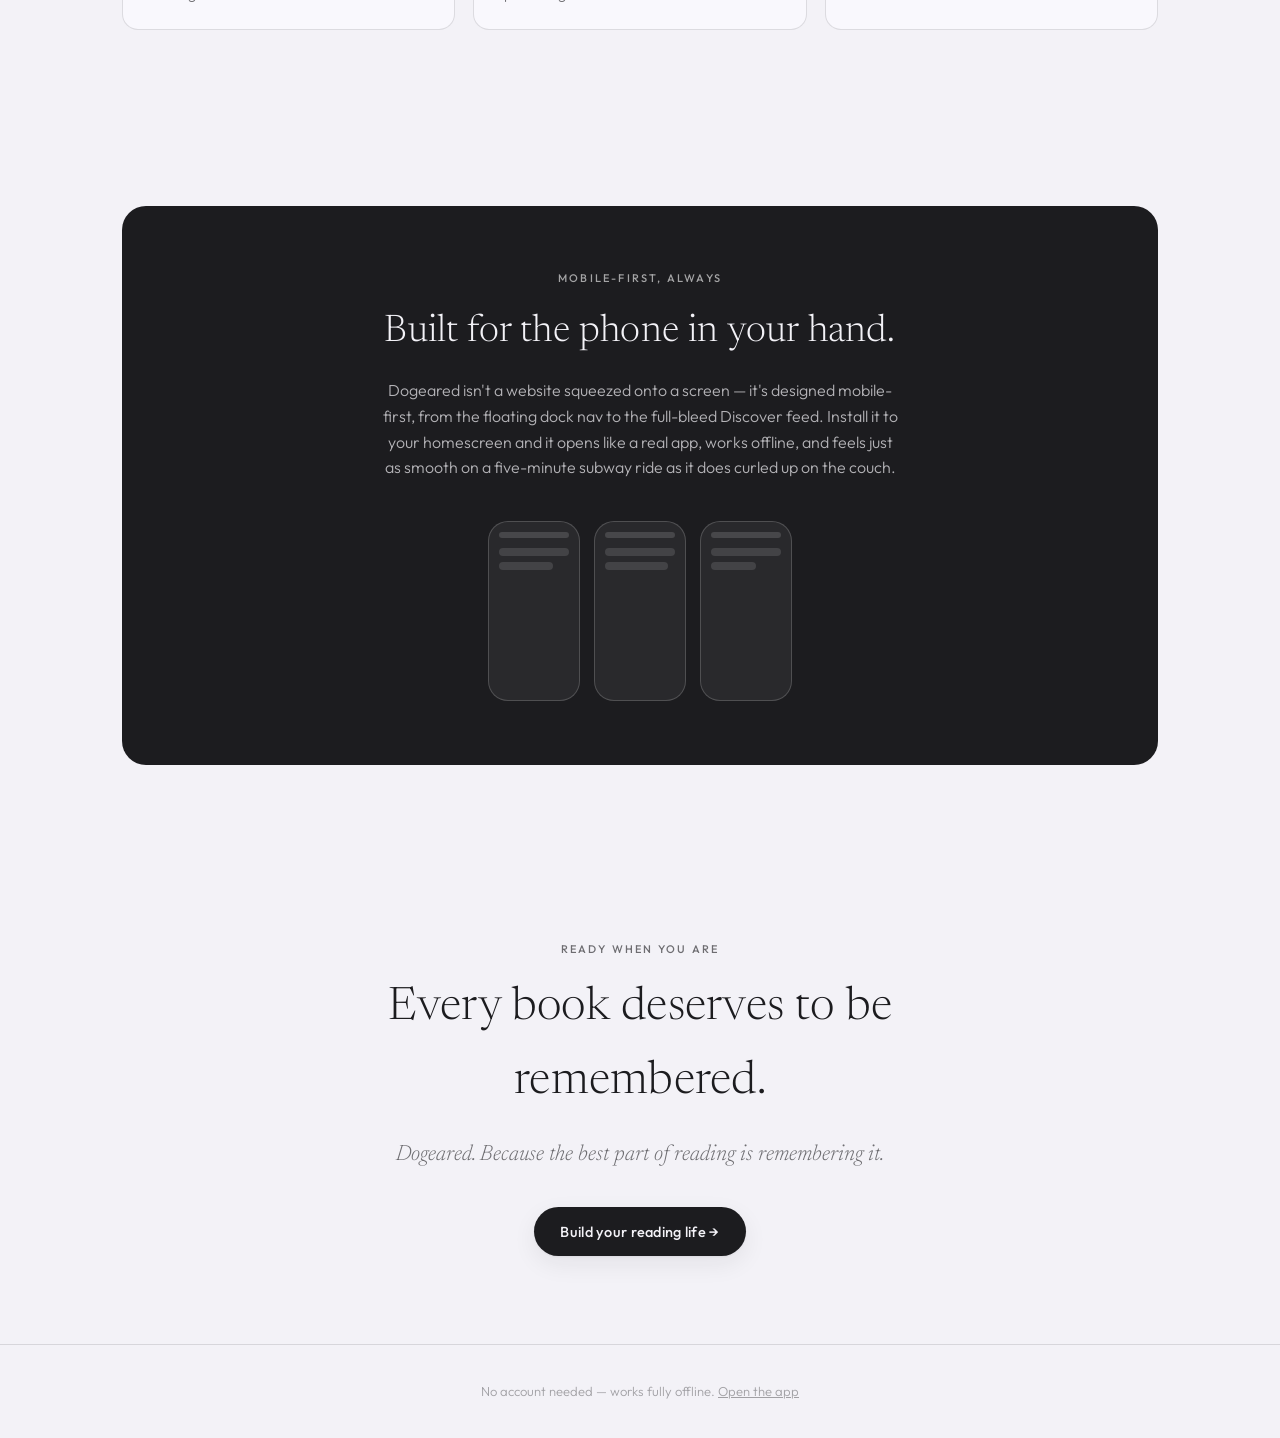
==== commit 06e1bfe8: "Add files via upload" ====
--- a/landing.html
+++ b/landing.html
@@ -7,6 +7,18 @@
 <meta name="description" content="A premium, social reading companion. Track sessions like workouts, reflect in a private journal, discover books made for you, and turn reading into a ritual.">
 <meta name="theme-color" content="#F3F2F7">
 <link rel="icon" type="image/png" href="icons/favicon.png">
+
+<meta property="og:type" content="website">
+<meta property="og:title" content="Dogeared — Build a Reading Life">
+<meta property="og:description" content="Track sessions like workouts, save the quotes that matter, and turn every book into something worth remembering.">
+<meta property="og:image" content="https://wegatherstudio.github.io/dogeared/icons/og-image.png">
+<meta property="og:image:width" content="1200">
+<meta property="og:image:height" content="630">
+<meta property="og:url" content="https://wegatherstudio.github.io/dogeared/landing.html">
+<meta name="twitter:card" content="summary_large_image">
+<meta name="twitter:title" content="Dogeared — Build a Reading Life">
+<meta name="twitter:description" content="Track sessions like workouts, save the quotes that matter, and turn every book into something worth remembering.">
+<meta name="twitter:image" content="https://wegatherstudio.github.io/dogeared/icons/og-image.png">
 
 <link rel="preconnect" href="https://fonts.googleapis.com">
 <link rel="preconnect" href="https://fonts.gstatic.com" crossorigin>
@@ -73,7 +85,7 @@
 }
 .nav { display: flex; align-items: center; justify-content: space-between; padding: 14px 22px; max-width: 1080px; margin: 0 auto; }
 .brand { display: flex; align-items: center; gap: 10px; font-family: var(--font-d); font-size: 19px; }
-.brand .mark { font-size: 22px; }
+.brand .mark { width: 30px; height: 30px; object-fit: contain; }
 
 /* ---------- buttons ---------- */
 .btn {
@@ -216,7 +228,7 @@
 
 <header>
   <div class="nav">
-    <div class="brand"><span class="mark">🐕📖</span> Dogeared</div>
+    <div class="brand"><img class="mark" src="icons/logo-mark.png" alt="Dogeared"> Dogeared</div>
     <a class="btn sm" href="index.html">Open the app</a>
   </div>
 </header>
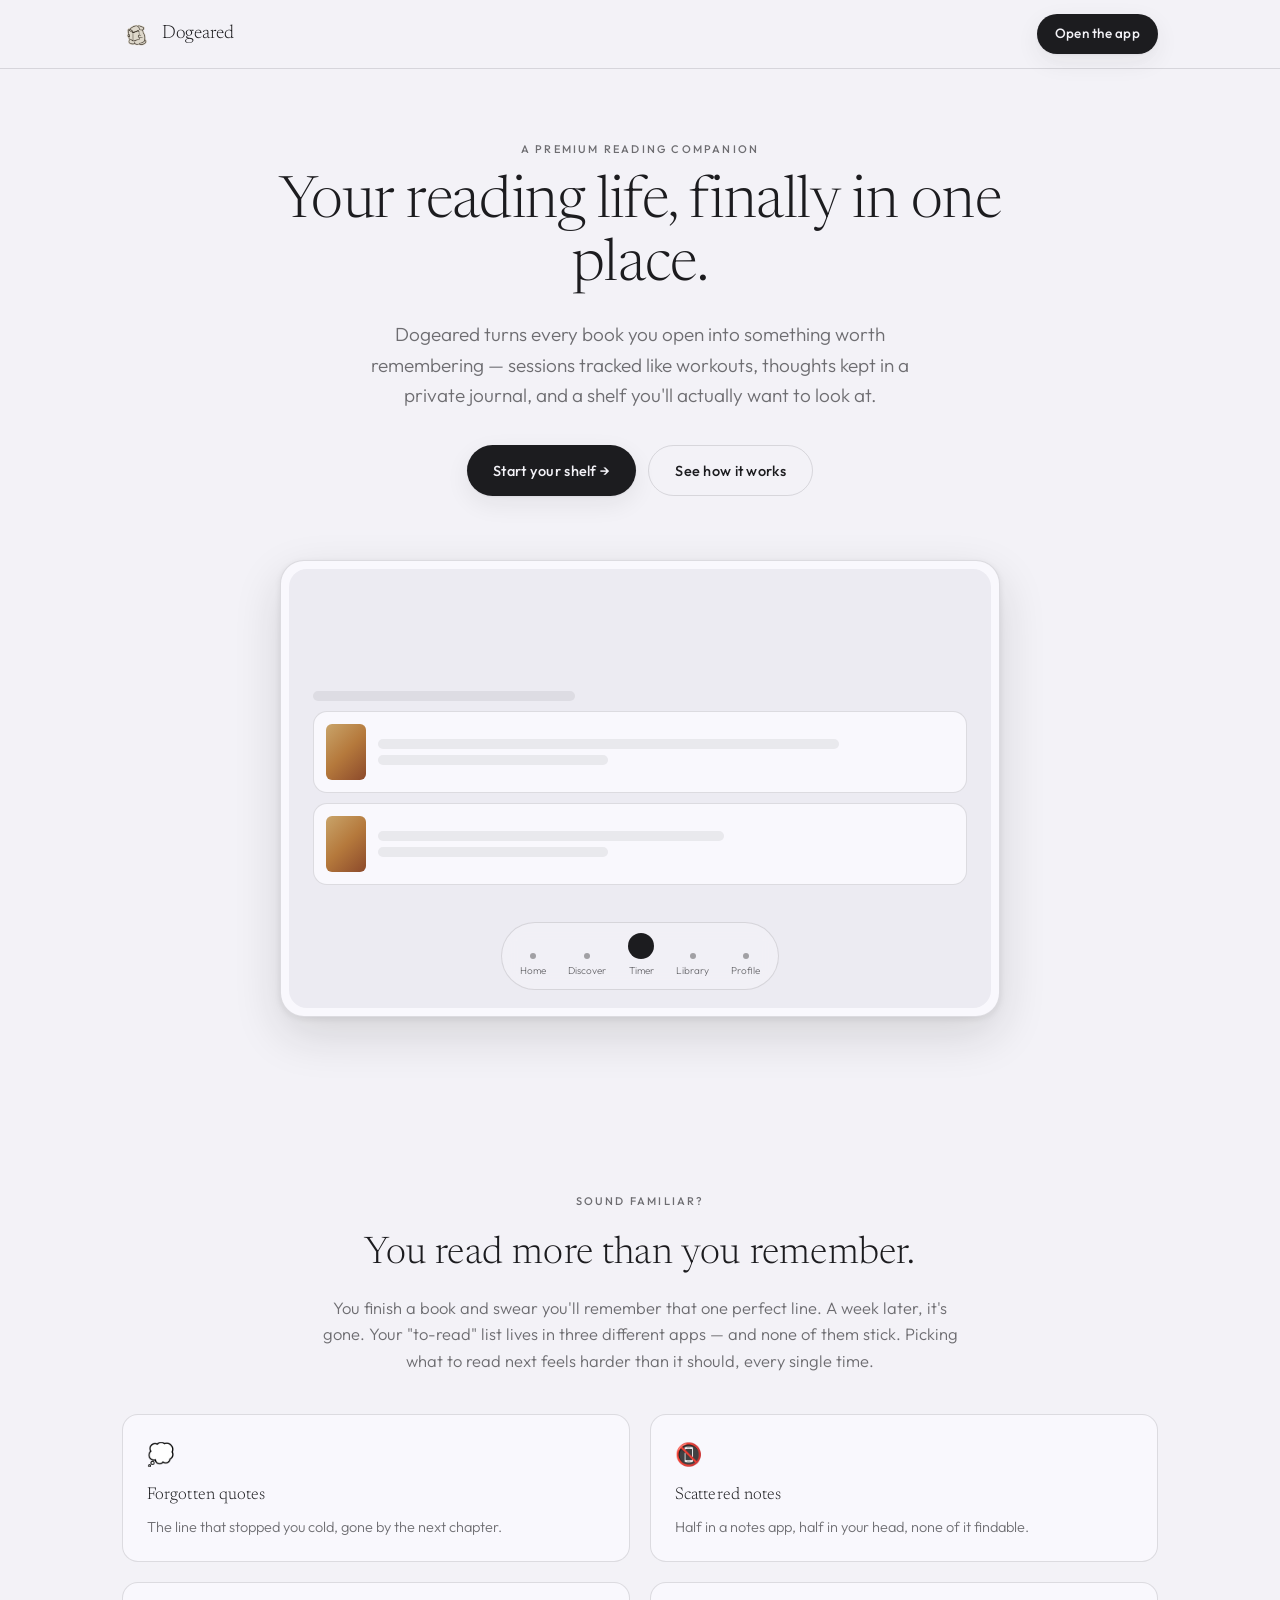
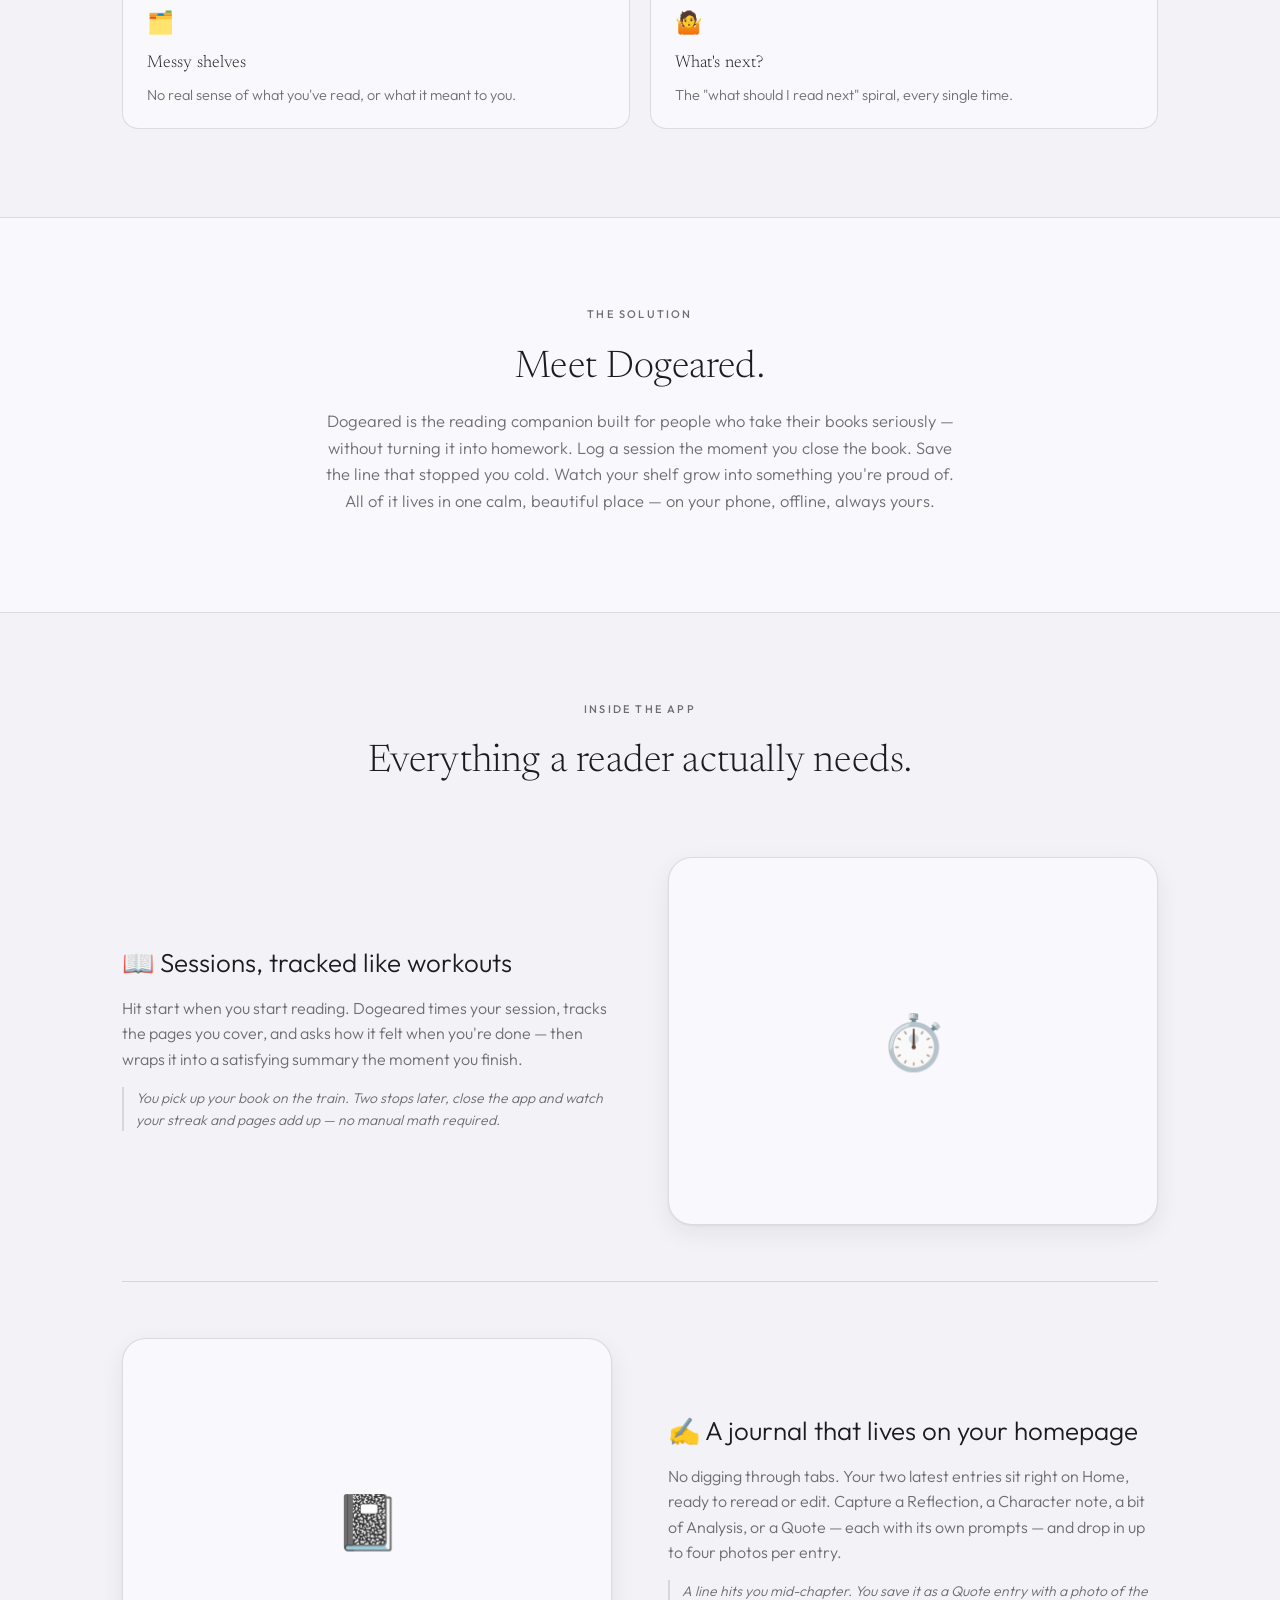
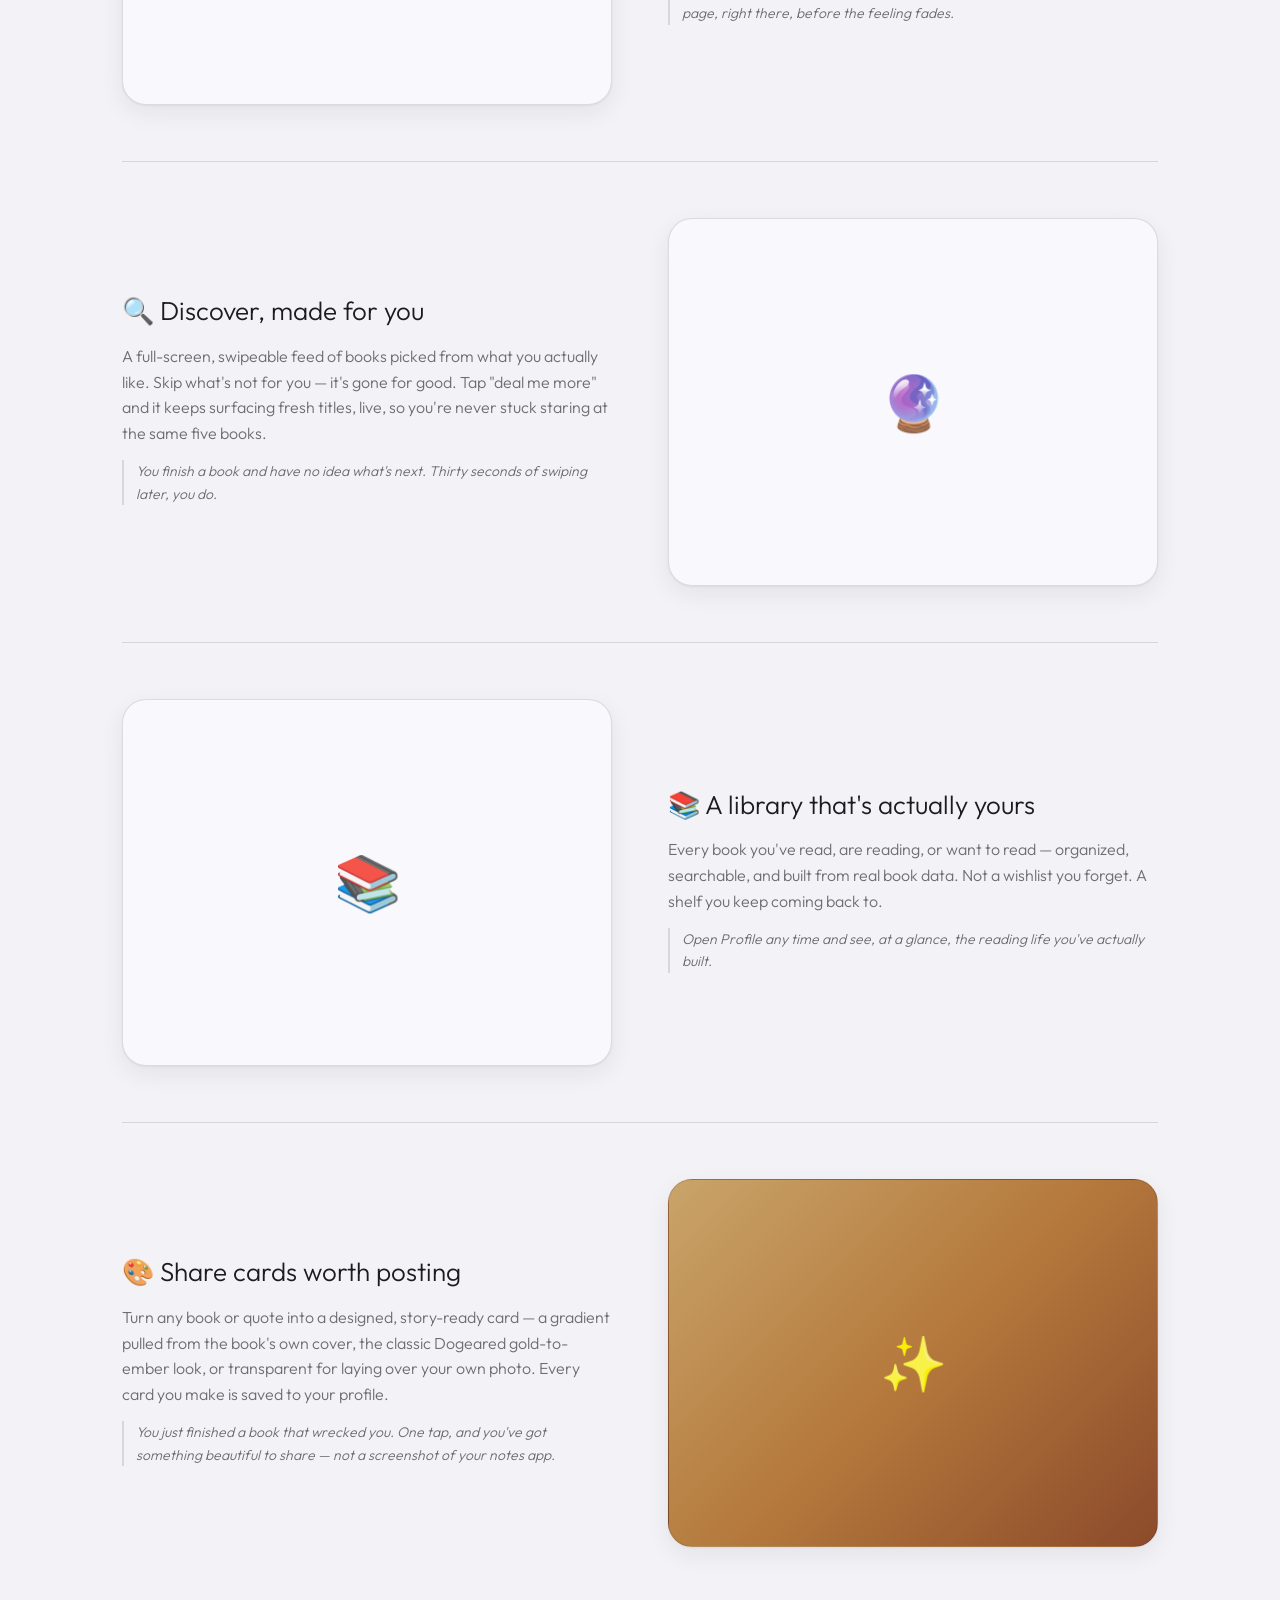
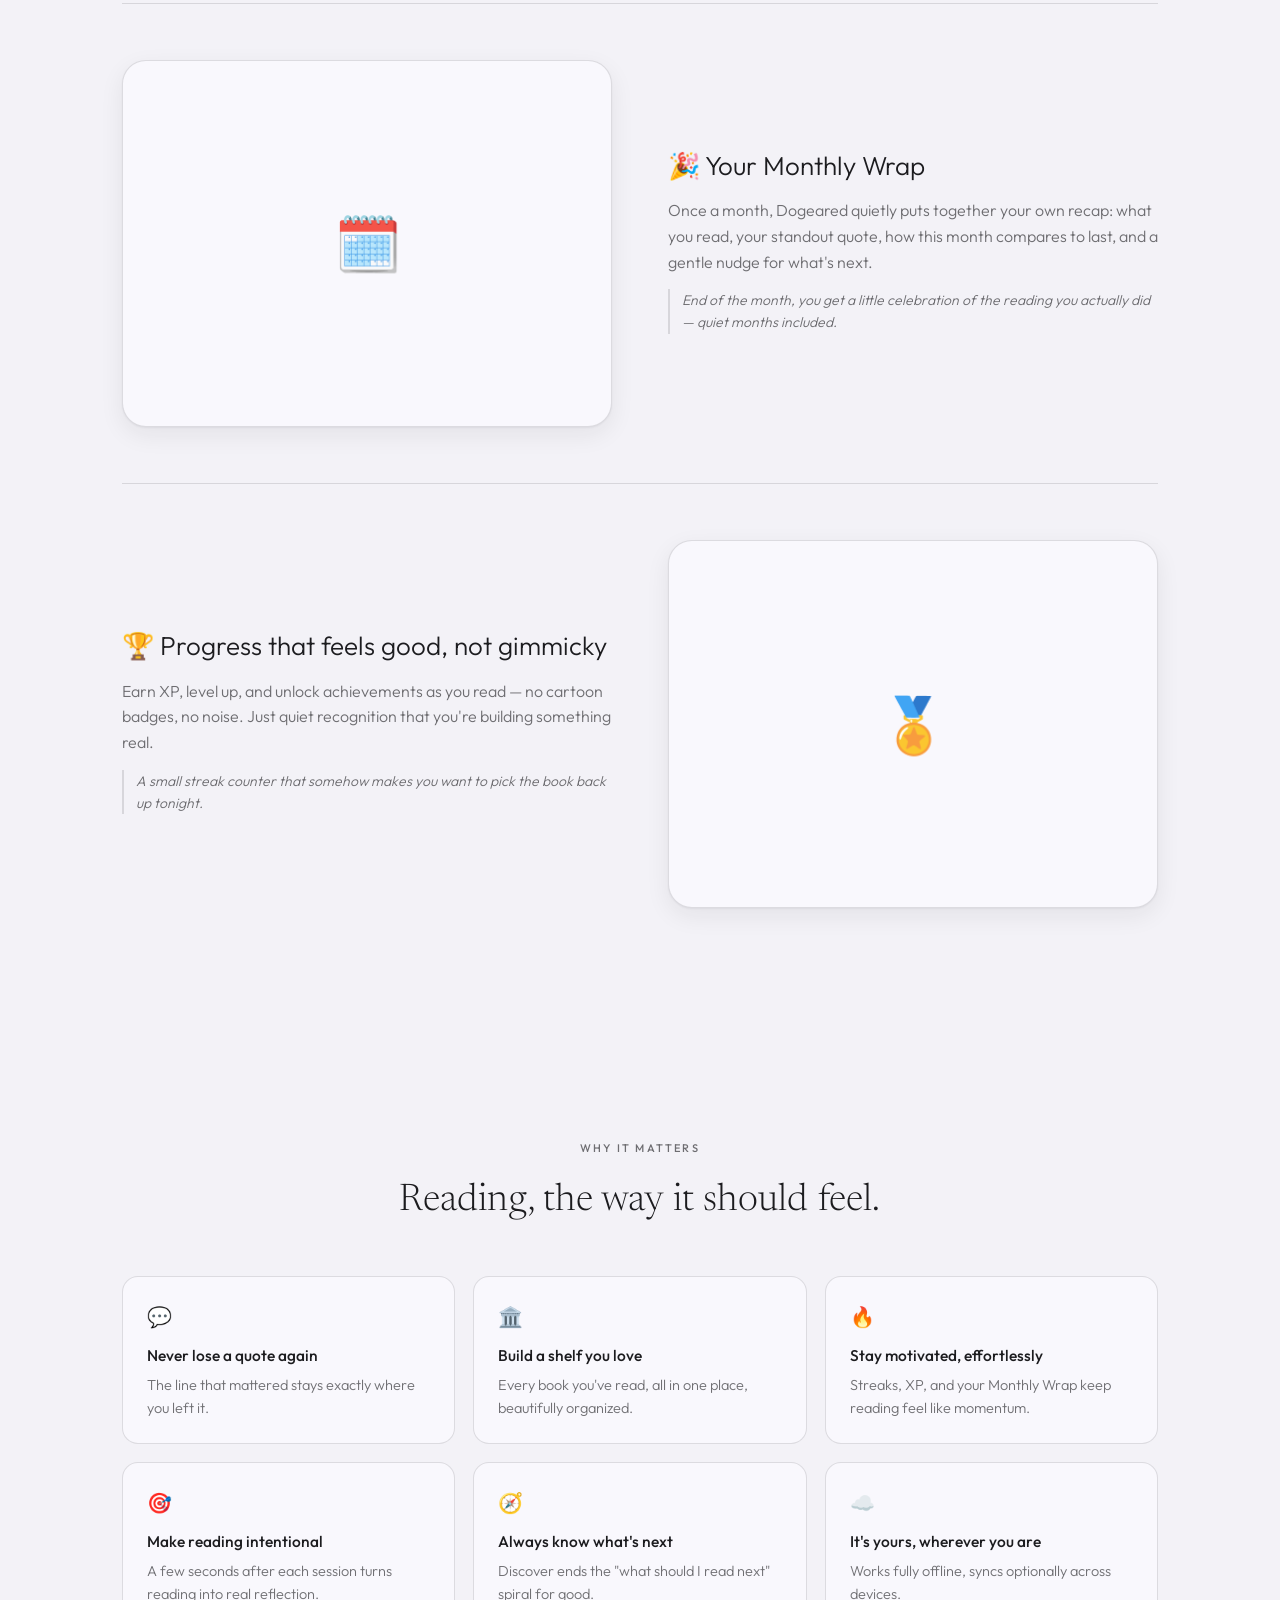
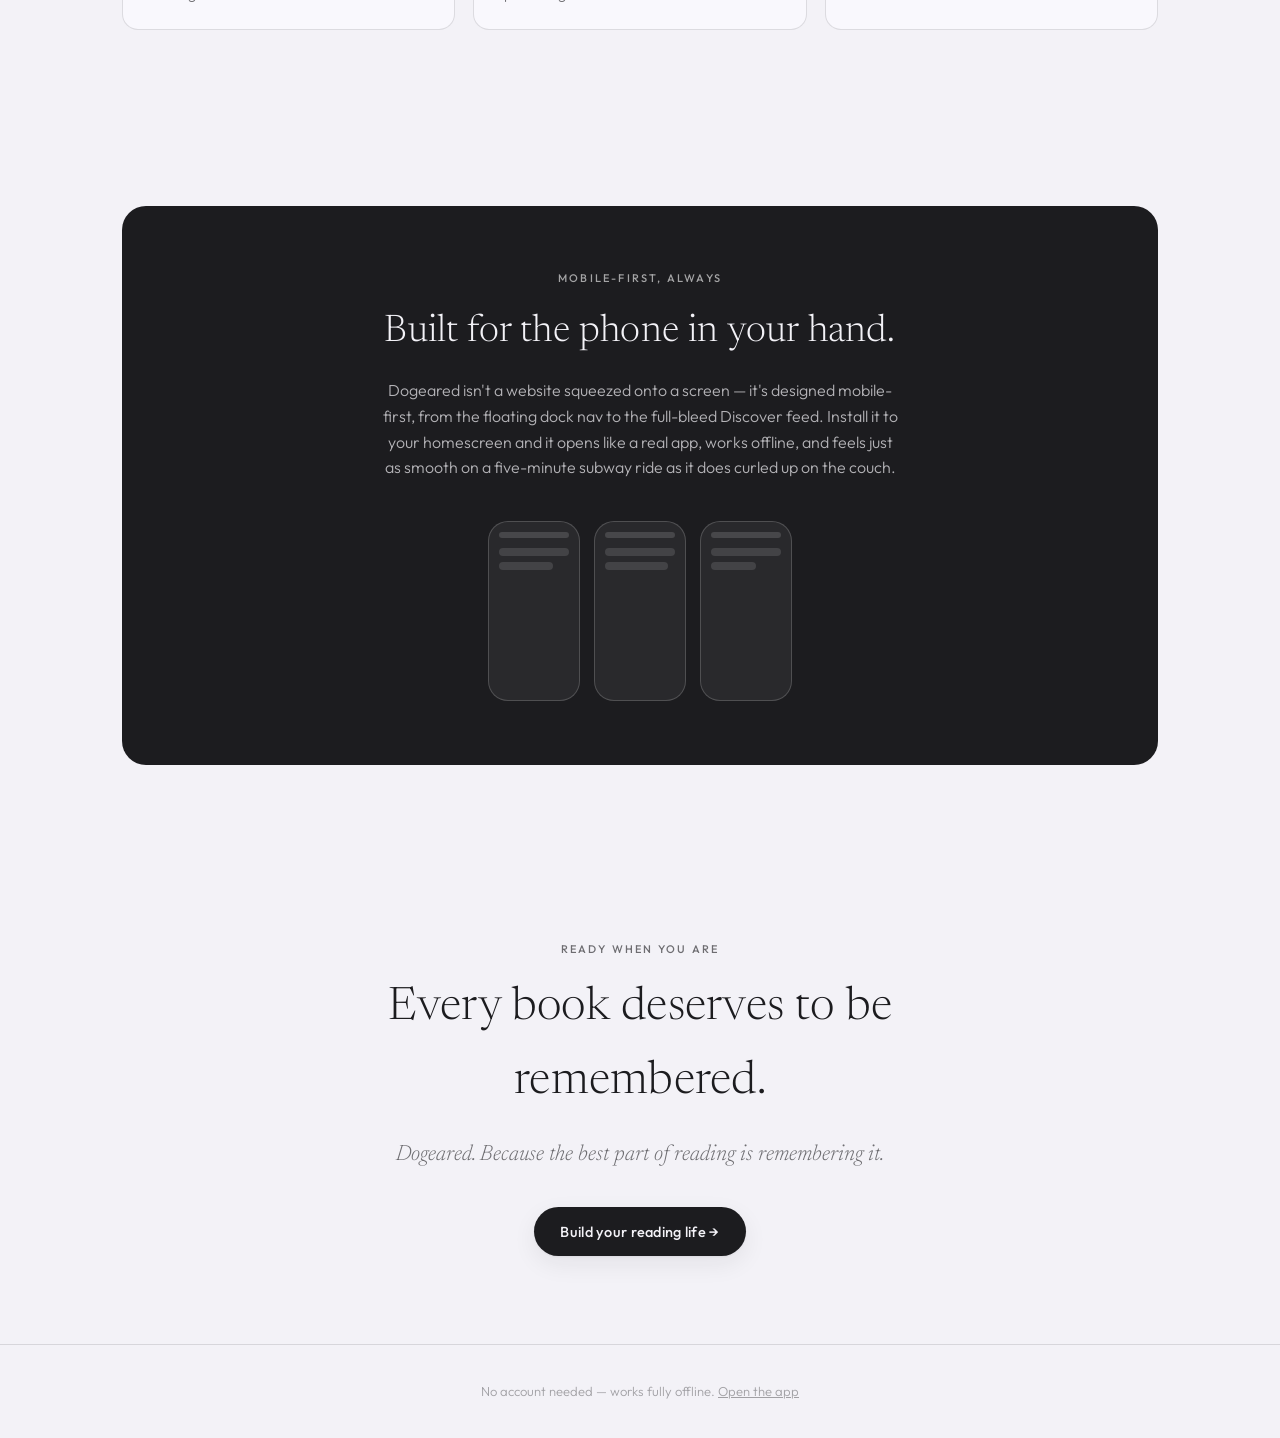
==== commit ca163608: "Add files via upload" ====
--- a/landing.html
+++ b/landing.html
@@ -7,6 +7,14 @@
 <meta name="description" content="A premium, social reading companion. Track sessions like workouts, reflect in a private journal, discover books made for you, and turn reading into a ritual.">
 <meta name="theme-color" content="#F3F2F7">
 <link rel="icon" type="image/png" href="icons/favicon.png">
+
+<script async src="https://www.googletagmanager.com/gtag/js?id=G-7663CHNXB4"></script>
+<script>
+  window.dataLayer = window.dataLayer || [];
+  function gtag(){dataLayer.push(arguments);}
+  gtag('js', new Date());
+  gtag('config', 'G-7663CHNXB4');
+</script>
 
 <meta property="og:type" content="website">
 <meta property="og:title" content="Dogeared — Build a Reading Life">
